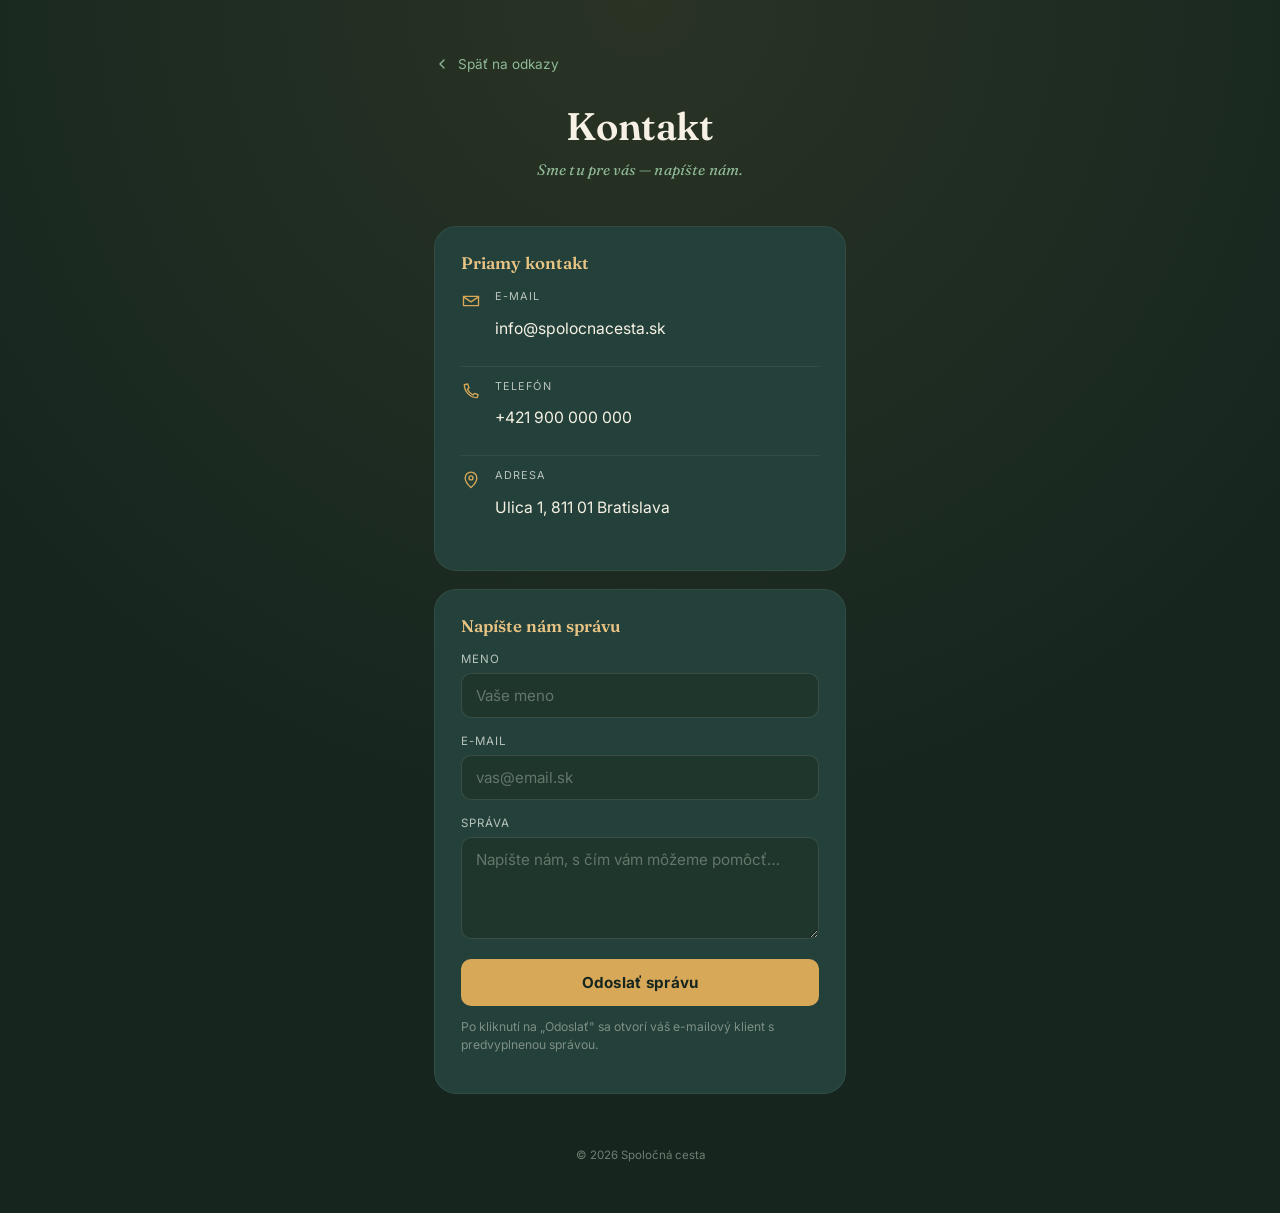
==== contact.html @ dd2eeaa2 "Add files via upload" ====
<!DOCTYPE html>
<html lang="sk">
<head>
<meta charset="UTF-8">
<meta name="viewport" content="width=device-width, initial-scale=1.0">
<title>Kontakt — Spoločná cesta</title>
<meta name="description" content="Napíšte nám alebo nás kontaktujte priamo.">

<link rel="preconnect" href="https://fonts.googleapis.com">
<link rel="preconnect" href="https://fonts.gstatic.com" crossorigin>
<link href="https://fonts.googleapis.com/css2?family=Fraunces:ital,opsz,wght@0,9..144,500;0,9..144,600;1,9..144,500&family=Inter:wght@400;500;600;700&display=swap" rel="stylesheet">

<link rel="stylesheet" href="style.css">
</head>
<body>

<main class="wrap">

  <a class="back-link" href="index.html">
    <svg viewBox="0 0 24 24" fill="none" stroke="currentColor" stroke-width="2" stroke-linecap="round" stroke-linejoin="round"><path d="M15 6l-6 6 6 6"/></svg>
    Späť na odkazy
  </a>

  <header class="brand" style="margin-bottom:32px;">
    <h1 class="brand-name">Kontakt</h1>
    <p class="brand-tagline">Sme tu pre vás — napíšte nám.</p>
  </header>

  <!-- ---- Priame kontaktné údaje ---- -->
  <section class="card">
    <h2 class="card-title">Priamy kontakt</h2>

    <div class="contact-row">
      <svg viewBox="0 0 24 24" fill="none" stroke="currentColor" stroke-width="1.6" stroke-linecap="round" stroke-linejoin="round"><path d="M3 6.5h18v11H3z"/><path d="M3 7l9 6 9-6"/></svg>
      <div>
        <p class="contact-label">E-mail</p>
        <p class="contact-value"><a href="mailto:info@spolocnacesta.sk">info@spolocnacesta.sk</a></p>
      </div>
    </div>

    <div class="contact-row">
      <svg viewBox="0 0 24 24" fill="none" stroke="currentColor" stroke-width="1.6" stroke-linecap="round" stroke-linejoin="round"><path d="M4 4.5c0 8.5 7 15.5 15.5 15.5l1-3.6-4.4-1.5-1.6 1.9a13 13 0 0 1-6.8-6.8l1.9-1.6L8.1 3.5z"/></svg>
      <div>
        <p class="contact-label">Telefón</p>
        <p class="contact-value"><a href="tel:+421900000000">+421 900 000 000</a></p>
      </div>
    </div>

    <div class="contact-row">
      <svg viewBox="0 0 24 24" fill="none" stroke="currentColor" stroke-width="1.6" stroke-linecap="round" stroke-linejoin="round"><path d="M12 21s7-6.1 7-11.5A7 7 0 1 0 5 9.5C5 14.9 12 21 12 21z"/><circle cx="12" cy="9.5" r="2.4"/></svg>
      <div>
        <p class="contact-label">Adresa</p>
        <p class="contact-value">Ulica 1, 811 01 Bratislava</p>
      </div>
    </div>
  </section>

  <!-- ---- Formulár ---- -->
  <section class="card">
    <h2 class="card-title">Napíšte nám správu</h2>

    <form id="contactForm" action="mailto:info@spolocnacesta.sk" method="POST" enctype="text/plain">
      <div class="field">
        <label for="name">Meno</label>
        <input id="name" name="Meno" type="text" placeholder="Vaše meno" required>
      </div>
      <div class="field">
        <label for="email">E-mail</label>
        <input id="email" name="Email" type="email" placeholder="vas@email.sk" required>
      </div>
      <div class="field">
        <label for="message">Správa</label>
        <textarea id="message" name="Sprava" rows="4" placeholder="Napíšte nám, s čím vám môžeme pomôcť…" required></textarea>
      </div>
      <button class="submit-btn" type="submit">Odoslať správu</button>
    </form>

    <p class="form-note">
      Po kliknutí na „Odoslať" sa otvorí váš e-mailový klient s predvyplnenou správou.
    </p>
  </section>

  <footer class="foot">
    <p class="foot-credit">© 2026 Spoločná cesta</p>
  </footer>

</main>

</body>
</html>
---- style.css ----
/* ==========================================================================
   Spoločná cesta — link & kontakt sayfaları
   Design concept: "the path" — a winding trail connecting every stop.
   ========================================================================== */

:root{
  --forest:        #16261F;
  --forest-soft:    #1F362C;
  --forest-card:    #24403A;
  --gold:           #D8A859;
  --gold-soft:      #E8C384;
  --sage:           #8FB996;
  --cream:          #F6F1E4;
  --clay:           #C1684B;
  --muted:          #B9C4BC;

  --font-display: 'Fraunces', Georgia, serif;
  --font-body:    'Inter', -apple-system, BlinkMacSystemFont, 'Segoe UI', sans-serif;

  --container: 460px;
  --radius-lg: 22px;
  --radius-md: 14px;
}

*,*::before,*::after{ box-sizing:border-box; }

html{ scroll-behavior:smooth; }

html{ background: var(--forest); }

body{
  margin:0;
  min-height:100svh;
  background-color: var(--forest);
  background-image: radial-gradient(circle at 50% 0%, rgba(216,168,89,0.10), rgba(216,168,89,0) 60%);
  color: var(--cream);
  font-family: var(--font-body);
  -webkit-font-smoothing: antialiased;
  text-rendering: optimizeLegibility;
}

a{ color:inherit; text-decoration:none; }

img,svg{ display:block; }

::selection{ background: var(--gold); color: var(--forest); }

:focus-visible{
  outline: 2px solid var(--gold-soft);
  outline-offset: 3px;
  border-radius: 8px;
}

.wrap{
  max-width: var(--container);
  margin: 0 auto;
  padding: 56px 24px 40px;
  position: relative;
}

/* ---------- Header / wordmark ---------- */

.brand{
  display:flex;
  flex-direction:column;
  align-items:center;
  text-align:center;
  margin-bottom: 44px;
}

.brand-mark{
  width:54px; height:54px;
  margin-bottom:18px;
}

.brand-name{
  font-family: var(--font-display);
  font-optical-sizing: auto;
  font-weight: 600;
  font-size: clamp(1.9rem, 7vw, 2.4rem);
  letter-spacing: -0.01em;
  color: var(--cream);
  margin:0;
}

.brand-tagline{
  margin-top:10px;
  font-size: 0.95rem;
  font-style: italic;
  font-family: var(--font-display);
  color: var(--sage);
  letter-spacing: 0.01em;
}

/* ---------- The path / trail of links ---------- */

.trail{
  position: relative;
  list-style: none;
  margin: 0;
  padding: 0 0 0 8px;
}

.trail::before{
  content:"";
  position:absolute;
  top: 26px;
  bottom: 26px;
  left: 27px;
  width: 2px;
  background: repeating-linear-gradient(
    to bottom,
    var(--gold) 0px, var(--gold) 6px,
    transparent 6px, transparent 14px
  );
  opacity: 0.55;
}

.stop{
  position: relative;
  display:flex;
  align-items:center;
  gap: 18px;
  margin-bottom: 14px;
}

.stop:last-child{ margin-bottom:0; }

.stop-marker{
  flex: 0 0 auto;
  position: relative;
  width: 56px; height: 56px;
  border-radius: 50%;
  display:flex; align-items:center; justify-content:center;
  background: var(--forest-soft);
  border: 1.5px solid rgba(216,168,89,0.35);
  z-index: 1;
}

.stop-marker svg{ width:24px; height:24px; }

.stop-link{
  flex: 1 1 auto;
  display:flex;
  align-items:center;
  justify-content:space-between;
  gap: 12px;
  padding: 16px 18px;
  background: var(--forest-card);
  border: 1px solid rgba(246,241,228,0.06);
  border-radius: var(--radius-md);
  transition: transform .18s ease, background .18s ease, border-color .18s ease;
}

.stop-link:hover,
.stop-link:focus-visible{
  transform: translateX(3px);
  background: #2A4940;
  border-color: rgba(216,168,89,0.4);
}

.stop-link:active{ transform: translateX(1px) scale(0.99); }

.stop-text{
  display:flex;
  flex-direction:column;
  gap: 2px;
  min-width:0;
}

.stop-eyebrow{
  font-size: 0.68rem;
  letter-spacing: 0.12em;
  text-transform: uppercase;
  color: var(--gold-soft);
  font-weight: 600;
}

.stop-title{
  font-size: 1.02rem;
  font-weight: 600;
  color: var(--cream);
}

.stop-arrow{
  flex: 0 0 auto;
  width: 18px; height:18px;
  color: var(--muted);
  transition: transform .18s ease, color .18s ease;
}

.stop-link:hover .stop-arrow{
  transform: translateX(3px);
  color: var(--gold);
}

/* ---------- Footer ---------- */

.foot{
  margin-top: 48px;
  display:flex;
  flex-direction:column;
  align-items:center;
  gap: 14px;
  text-align:center;
}

.foot-flag{ width:26px; height:26px; color: var(--clay); }

.foot-link{
  font-size:0.85rem;
  color: var(--sage);
  border-bottom: 1px solid rgba(143,185,150,0.4);
  padding-bottom:1px;
  transition: color .15s ease, border-color .15s ease;
}
.foot-link:hover{ color: var(--gold-soft); border-color: var(--gold-soft); }

.foot-credit{
  font-size:0.72rem;
  color: rgba(185,196,182,0.55);
  margin-top:6px;
}

/* ---------- Contact page ---------- */

.back-link{
  display:inline-flex;
  align-items:center;
  gap:8px;
  font-size:0.85rem;
  color: var(--sage);
  margin-bottom: 30px;
}
.back-link svg{ width:16px; height:16px; }
.back-link:hover{ color: var(--gold-soft); }

.card{
  background: var(--forest-card);
  border: 1px solid rgba(246,241,228,0.06);
  border-radius: var(--radius-lg);
  padding: 26px;
  margin-bottom: 18px;
}

.card-title{
  font-family: var(--font-display);
  font-size: 1.05rem;
  font-weight:600;
  margin: 0 0 16px;
  color: var(--gold-soft);
}

.contact-row{
  display:flex;
  align-items:flex-start;
  gap:14px;
  padding: 12px 0;
  border-top: 1px solid rgba(246,241,228,0.07);
}
.contact-row:first-of-type{ border-top:none; padding-top:0; }

.contact-row svg{
  width:20px; height:20px;
  flex:0 0 auto;
  color: var(--gold);
  margin-top: 2px;
}

.contact-label{
  font-size: 0.68rem;
  letter-spacing: 0.1em;
  text-transform: uppercase;
  color: var(--muted);
  margin: 0 0 3px;
}

.contact-value{
  font-size: 0.98rem;
  color: var(--cream);
  word-break: break-word;
}
.contact-value a:hover{ color: var(--gold-soft); }

.field{
  margin-bottom: 16px;
}

.field label{
  display:block;
  font-size: 0.72rem;
  letter-spacing: 0.08em;
  text-transform: uppercase;
  color: var(--muted);
  margin-bottom: 7px;
}

.field input,
.field textarea{
  width:100%;
  background: var(--forest-soft);
  border: 1px solid rgba(246,241,228,0.12);
  border-radius: 10px;
  padding: 12px 14px;
  font-family: var(--font-body);
  font-size: 0.95rem;
  color: var(--cream);
  resize: vertical;
  transition: border-color .15s ease;
}
.field input::placeholder,
.field textarea::placeholder{ color: rgba(185,196,182,0.45); }
.field input:focus,
.field textarea:focus{ outline:none; border-color: var(--gold); }

.submit-btn{
  width:100%;
  padding: 14px 18px;
  background: var(--gold);
  color: var(--forest);
  border:none;
  border-radius: 10px;
  font-family: var(--font-body);
  font-weight: 700;
  font-size: 0.95rem;
  letter-spacing: 0.01em;
  cursor:pointer;
  transition: background .15s ease, transform .15s ease;
}
.submit-btn:hover{ background: var(--gold-soft); }
.submit-btn:active{ transform: scale(0.99); }

.form-note{
  font-size: 0.76rem;
  color: rgba(185,196,182,0.6);
  margin-top: 12px;
  line-height:1.5;
}

/* ---------- Motion ---------- */

@media (prefers-reduced-motion: no-preference){
  .stop{
    opacity:0;
    animation: rise .55s ease forwards;
  }
  .stop:nth-child(1){ animation-delay: .05s; }
  .stop:nth-child(2){ animation-delay: .12s; }
  .stop:nth-child(3){ animation-delay: .19s; }
  .stop:nth-child(4){ animation-delay: .26s; }
  .stop:nth-child(5){ animation-delay: .33s; }
  .stop:nth-child(6){ animation-delay: .40s; }

  @keyframes rise{
    from{ opacity:0; transform: translateY(10px); }
    to{ opacity:1; transform: translateY(0); }
  }

  .brand{ animation: fadeIn .6s ease; }
  @keyframes fadeIn{ from{opacity:0} to{opacity:1} }
}

@media (prefers-reduced-motion: reduce){
  .stop-link, .stop-arrow, .submit-btn{ transition:none; }
}

@media (max-width: 360px){
  .stop-marker{ width:48px; height:48px; }
  .stop-marker svg{ width:20px; height:20px; }
  .wrap{ padding: 40px 18px 32px; }
}
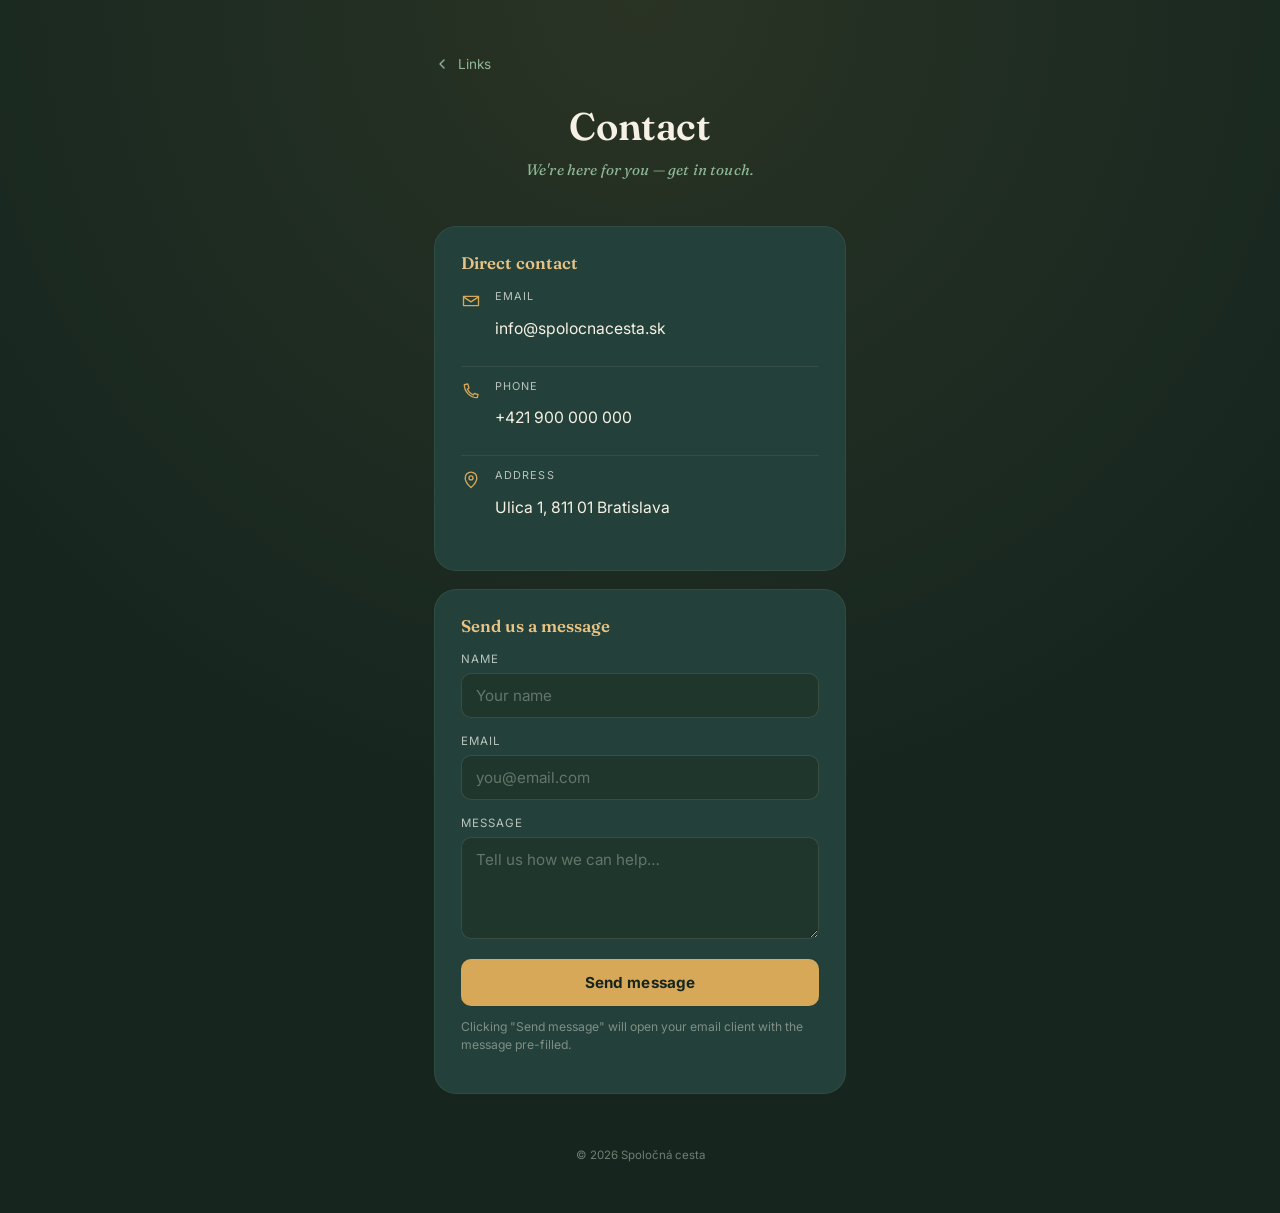
==== commit 9e52f329: "Update contact.html" ====
--- a/contact.html
+++ b/contact.html
@@ -1,10 +1,10 @@
 <!DOCTYPE html>
-<html lang="sk">
+<html lang="en">
 <head>
 <meta charset="UTF-8">
 <meta name="viewport" content="width=device-width, initial-scale=1.0">
-<title>Kontakt — Spoločná cesta</title>
-<meta name="description" content="Napíšte nám alebo nás kontaktujte priamo.">
+<title>Contact — Spoločná cesta</title>
+<meta name="description" content="Send us a message or get in touch directly.">
 
 <link rel="preconnect" href="https://fonts.googleapis.com">
 <link rel="preconnect" href="https://fonts.gstatic.com" crossorigin>
@@ -18,22 +18,22 @@
 
   <a class="back-link" href="index.html">
     <svg viewBox="0 0 24 24" fill="none" stroke="currentColor" stroke-width="2" stroke-linecap="round" stroke-linejoin="round"><path d="M15 6l-6 6 6 6"/></svg>
-    Späť na odkazy
+    Links
   </a>
 
   <header class="brand" style="margin-bottom:32px;">
-    <h1 class="brand-name">Kontakt</h1>
-    <p class="brand-tagline">Sme tu pre vás — napíšte nám.</p>
+    <h1 class="brand-name">Contact</h1>
+    <p class="brand-tagline">We're here for you — get in touch.</p>
   </header>
 
-  <!-- ---- Priame kontaktné údaje ---- -->
+  <!-- ---- Direct contact details ---- -->
   <section class="card">
-    <h2 class="card-title">Priamy kontakt</h2>
+    <h2 class="card-title">Direct contact</h2>
 
     <div class="contact-row">
       <svg viewBox="0 0 24 24" fill="none" stroke="currentColor" stroke-width="1.6" stroke-linecap="round" stroke-linejoin="round"><path d="M3 6.5h18v11H3z"/><path d="M3 7l9 6 9-6"/></svg>
       <div>
-        <p class="contact-label">E-mail</p>
+        <p class="contact-label">Email</p>
         <p class="contact-value"><a href="mailto:info@spolocnacesta.sk">info@spolocnacesta.sk</a></p>
       </div>
     </div>
@@ -41,7 +41,7 @@
     <div class="contact-row">
       <svg viewBox="0 0 24 24" fill="none" stroke="currentColor" stroke-width="1.6" stroke-linecap="round" stroke-linejoin="round"><path d="M4 4.5c0 8.5 7 15.5 15.5 15.5l1-3.6-4.4-1.5-1.6 1.9a13 13 0 0 1-6.8-6.8l1.9-1.6L8.1 3.5z"/></svg>
       <div>
-        <p class="contact-label">Telefón</p>
+        <p class="contact-label">Phone</p>
         <p class="contact-value"><a href="tel:+421900000000">+421 900 000 000</a></p>
       </div>
     </div>
@@ -49,34 +49,34 @@
     <div class="contact-row">
       <svg viewBox="0 0 24 24" fill="none" stroke="currentColor" stroke-width="1.6" stroke-linecap="round" stroke-linejoin="round"><path d="M12 21s7-6.1 7-11.5A7 7 0 1 0 5 9.5C5 14.9 12 21 12 21z"/><circle cx="12" cy="9.5" r="2.4"/></svg>
       <div>
-        <p class="contact-label">Adresa</p>
+        <p class="contact-label">Address</p>
         <p class="contact-value">Ulica 1, 811 01 Bratislava</p>
       </div>
     </div>
   </section>
 
-  <!-- ---- Formulár ---- -->
+  <!-- ---- Form ---- -->
   <section class="card">
-    <h2 class="card-title">Napíšte nám správu</h2>
+    <h2 class="card-title">Send us a message</h2>
 
     <form id="contactForm" action="mailto:info@spolocnacesta.sk" method="POST" enctype="text/plain">
       <div class="field">
-        <label for="name">Meno</label>
-        <input id="name" name="Meno" type="text" placeholder="Vaše meno" required>
+        <label for="name">Name</label>
+        <input id="name" name="Name" type="text" placeholder="Your name" required>
       </div>
       <div class="field">
-        <label for="email">E-mail</label>
-        <input id="email" name="Email" type="email" placeholder="vas@email.sk" required>
+        <label for="email">Email</label>
+        <input id="email" name="Email" type="email" placeholder="you@email.com" required>
       </div>
       <div class="field">
-        <label for="message">Správa</label>
-        <textarea id="message" name="Sprava" rows="4" placeholder="Napíšte nám, s čím vám môžeme pomôcť…" required></textarea>
+        <label for="message">Message</label>
+        <textarea id="message" name="Message" rows="4" placeholder="Tell us how we can help…" required></textarea>
       </div>
-      <button class="submit-btn" type="submit">Odoslať správu</button>
+      <button class="submit-btn" type="submit">Send message</button>
     </form>
 
     <p class="form-note">
-      Po kliknutí na „Odoslať" sa otvorí váš e-mailový klient s predvyplnenou správou.
+      Clicking "Send message" will open your email client with the message pre-filled.
     </p>
   </section>
 
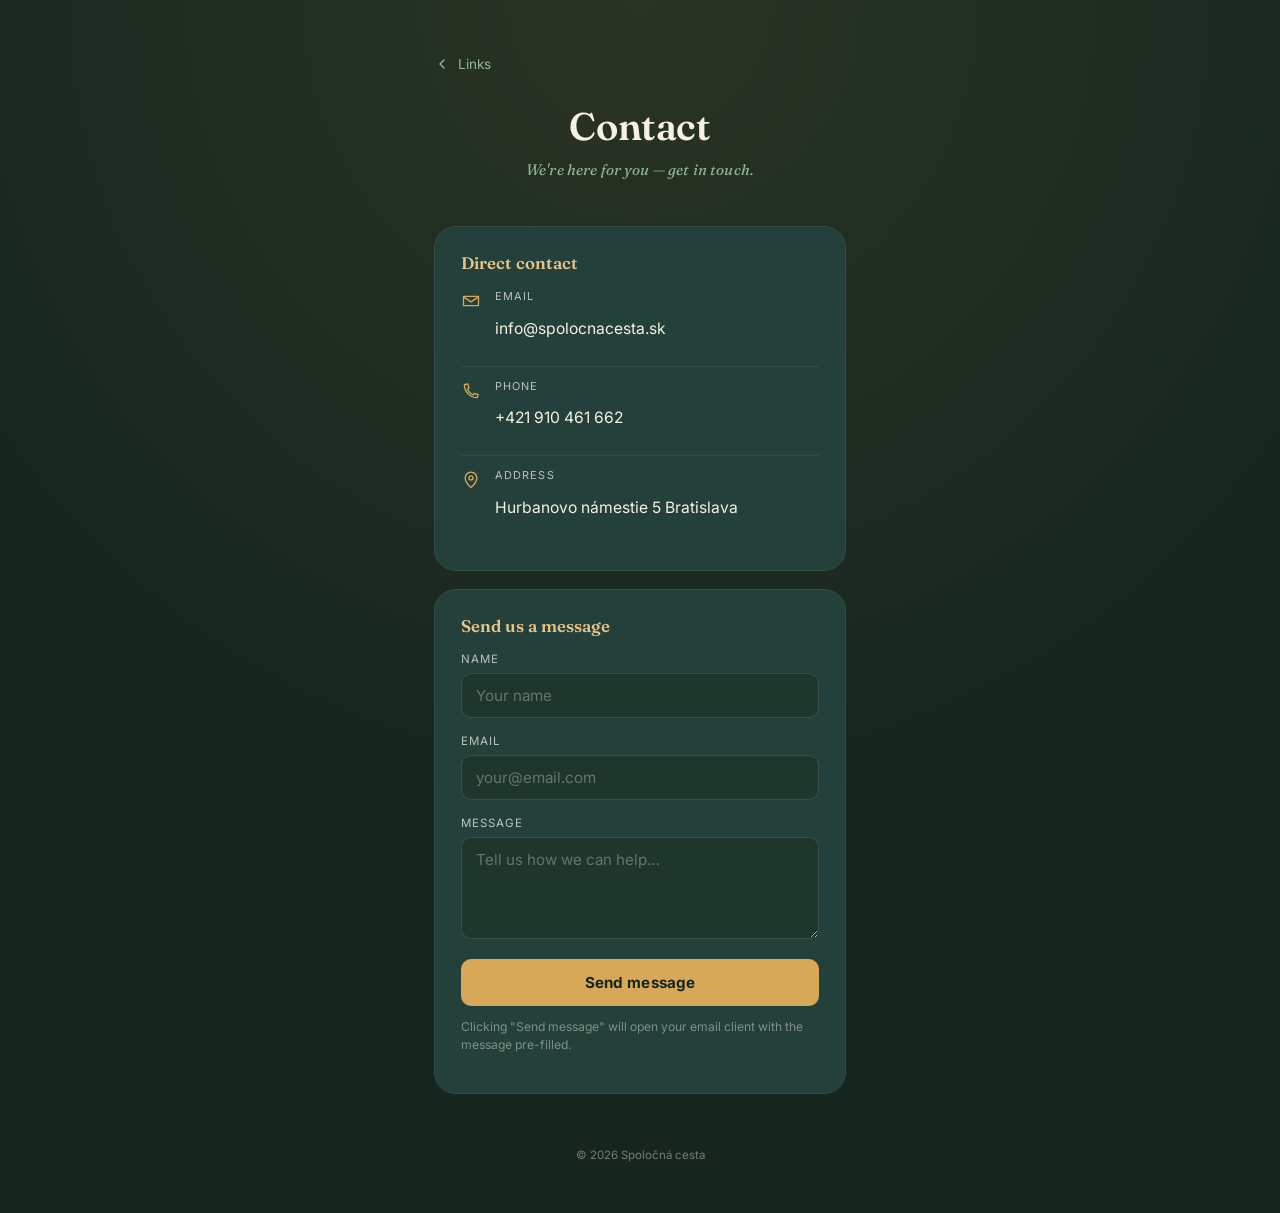
==== commit eae4a61b: "Update contact.html" ====
--- a/contact.html
+++ b/contact.html
@@ -42,7 +42,7 @@
       <svg viewBox="0 0 24 24" fill="none" stroke="currentColor" stroke-width="1.6" stroke-linecap="round" stroke-linejoin="round"><path d="M4 4.5c0 8.5 7 15.5 15.5 15.5l1-3.6-4.4-1.5-1.6 1.9a13 13 0 0 1-6.8-6.8l1.9-1.6L8.1 3.5z"/></svg>
       <div>
         <p class="contact-label">Phone</p>
-        <p class="contact-value"><a href="tel:+421900000000">+421 900 000 000</a></p>
+        <p class="contact-value"><a href="tel:+421910461662">+421 910 461 662</a></p>
       </div>
     </div>
 
@@ -50,7 +50,7 @@
       <svg viewBox="0 0 24 24" fill="none" stroke="currentColor" stroke-width="1.6" stroke-linecap="round" stroke-linejoin="round"><path d="M12 21s7-6.1 7-11.5A7 7 0 1 0 5 9.5C5 14.9 12 21 12 21z"/><circle cx="12" cy="9.5" r="2.4"/></svg>
       <div>
         <p class="contact-label">Address</p>
-        <p class="contact-value">Ulica 1, 811 01 Bratislava</p>
+        <p class="contact-value">Hurbanovo námestie 5 Bratislava</p>
       </div>
     </div>
   </section>
@@ -66,7 +66,7 @@
       </div>
       <div class="field">
         <label for="email">Email</label>
-        <input id="email" name="Email" type="email" placeholder="you@email.com" required>
+        <input id="email" name="Email" type="email" placeholder="your@email.com" required>
       </div>
       <div class="field">
         <label for="message">Message</label>
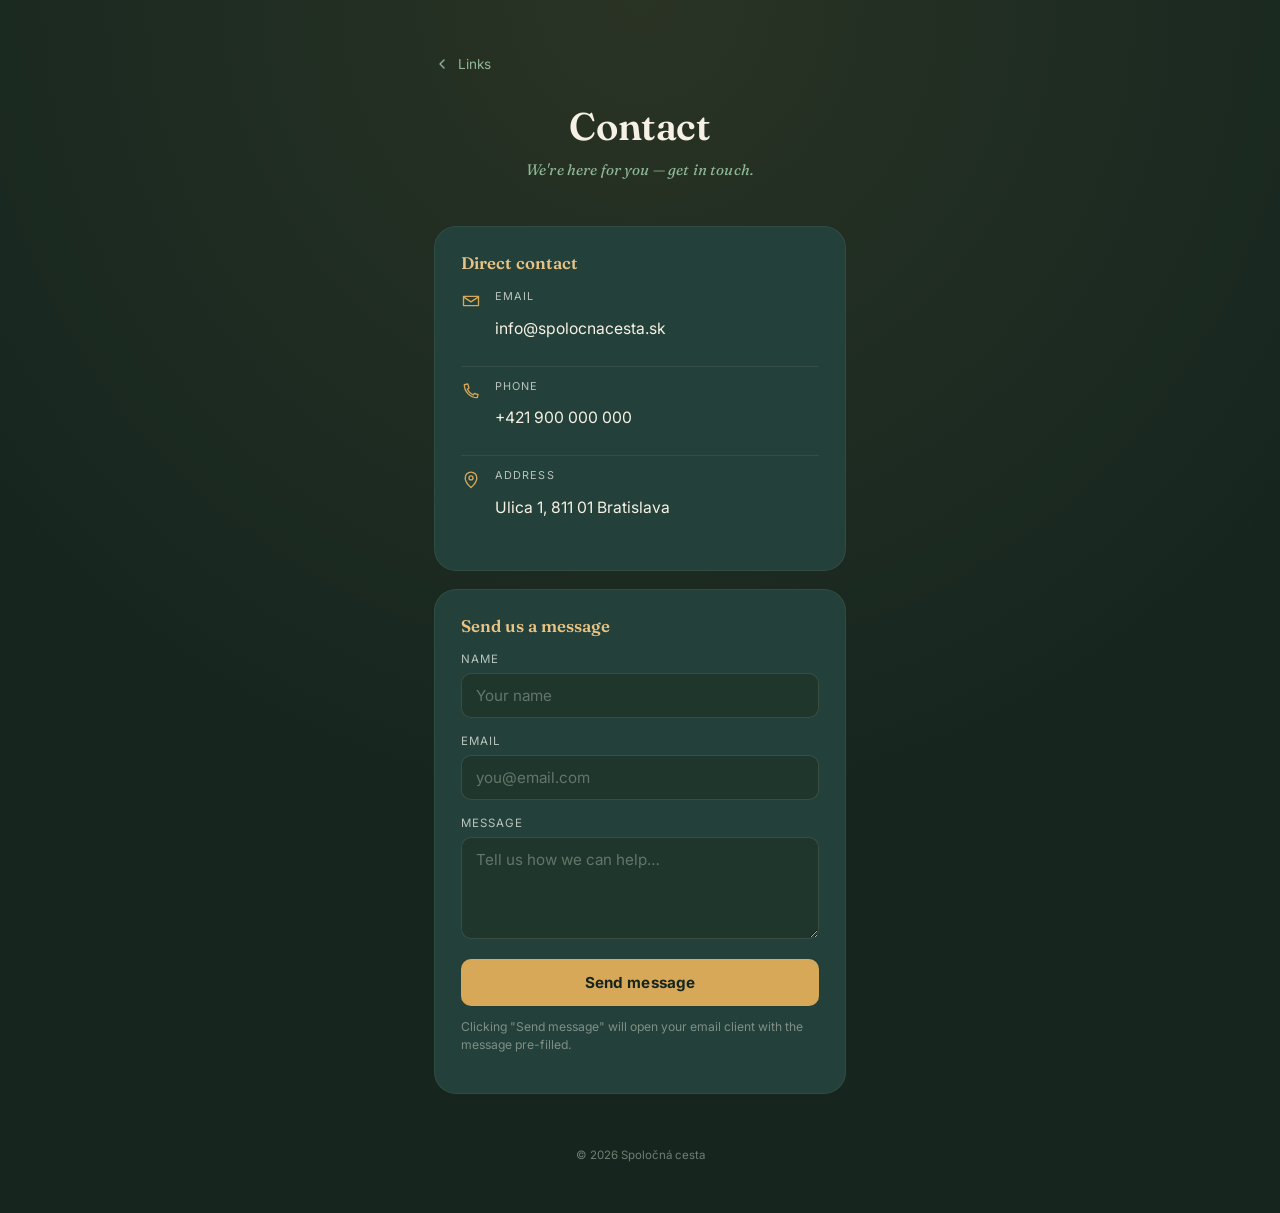
==== commit a1257785: "Update contact.html" ====
--- a/contact.html
+++ b/contact.html
@@ -11,6 +11,11 @@
 <link href="https://fonts.googleapis.com/css2?family=Fraunces:ital,opsz,wght@0,9..144,500;0,9..144,600;1,9..144,500&family=Inter:wght@400;500;600;700&display=swap" rel="stylesheet">
 
 <link rel="stylesheet" href="style.css">
+
+<link rel="icon" type="image/png" sizes="32x32" href="favicon-32x32.png">
+<link rel="icon" type="image/png" sizes="16x16" href="favicon-16x16.png">
+<link rel="apple-touch-icon" sizes="180x180" href="apple-touch-icon.png">
+<link rel="shortcut icon" href="favicon.ico">
 </head>
 <body>
 
@@ -42,7 +47,7 @@
       <svg viewBox="0 0 24 24" fill="none" stroke="currentColor" stroke-width="1.6" stroke-linecap="round" stroke-linejoin="round"><path d="M4 4.5c0 8.5 7 15.5 15.5 15.5l1-3.6-4.4-1.5-1.6 1.9a13 13 0 0 1-6.8-6.8l1.9-1.6L8.1 3.5z"/></svg>
       <div>
         <p class="contact-label">Phone</p>
-        <p class="contact-value"><a href="tel:+421910461662">+421 910 461 662</a></p>
+        <p class="contact-value"><a href="tel:+421900000000">+421 900 000 000</a></p>
       </div>
     </div>
 
@@ -50,7 +55,7 @@
       <svg viewBox="0 0 24 24" fill="none" stroke="currentColor" stroke-width="1.6" stroke-linecap="round" stroke-linejoin="round"><path d="M12 21s7-6.1 7-11.5A7 7 0 1 0 5 9.5C5 14.9 12 21 12 21z"/><circle cx="12" cy="9.5" r="2.4"/></svg>
       <div>
         <p class="contact-label">Address</p>
-        <p class="contact-value">Hurbanovo námestie 5 Bratislava</p>
+        <p class="contact-value">Ulica 1, 811 01 Bratislava</p>
       </div>
     </div>
   </section>
@@ -66,7 +71,7 @@
       </div>
       <div class="field">
         <label for="email">Email</label>
-        <input id="email" name="Email" type="email" placeholder="your@email.com" required>
+        <input id="email" name="Email" type="email" placeholder="you@email.com" required>
       </div>
       <div class="field">
         <label for="message">Message</label>
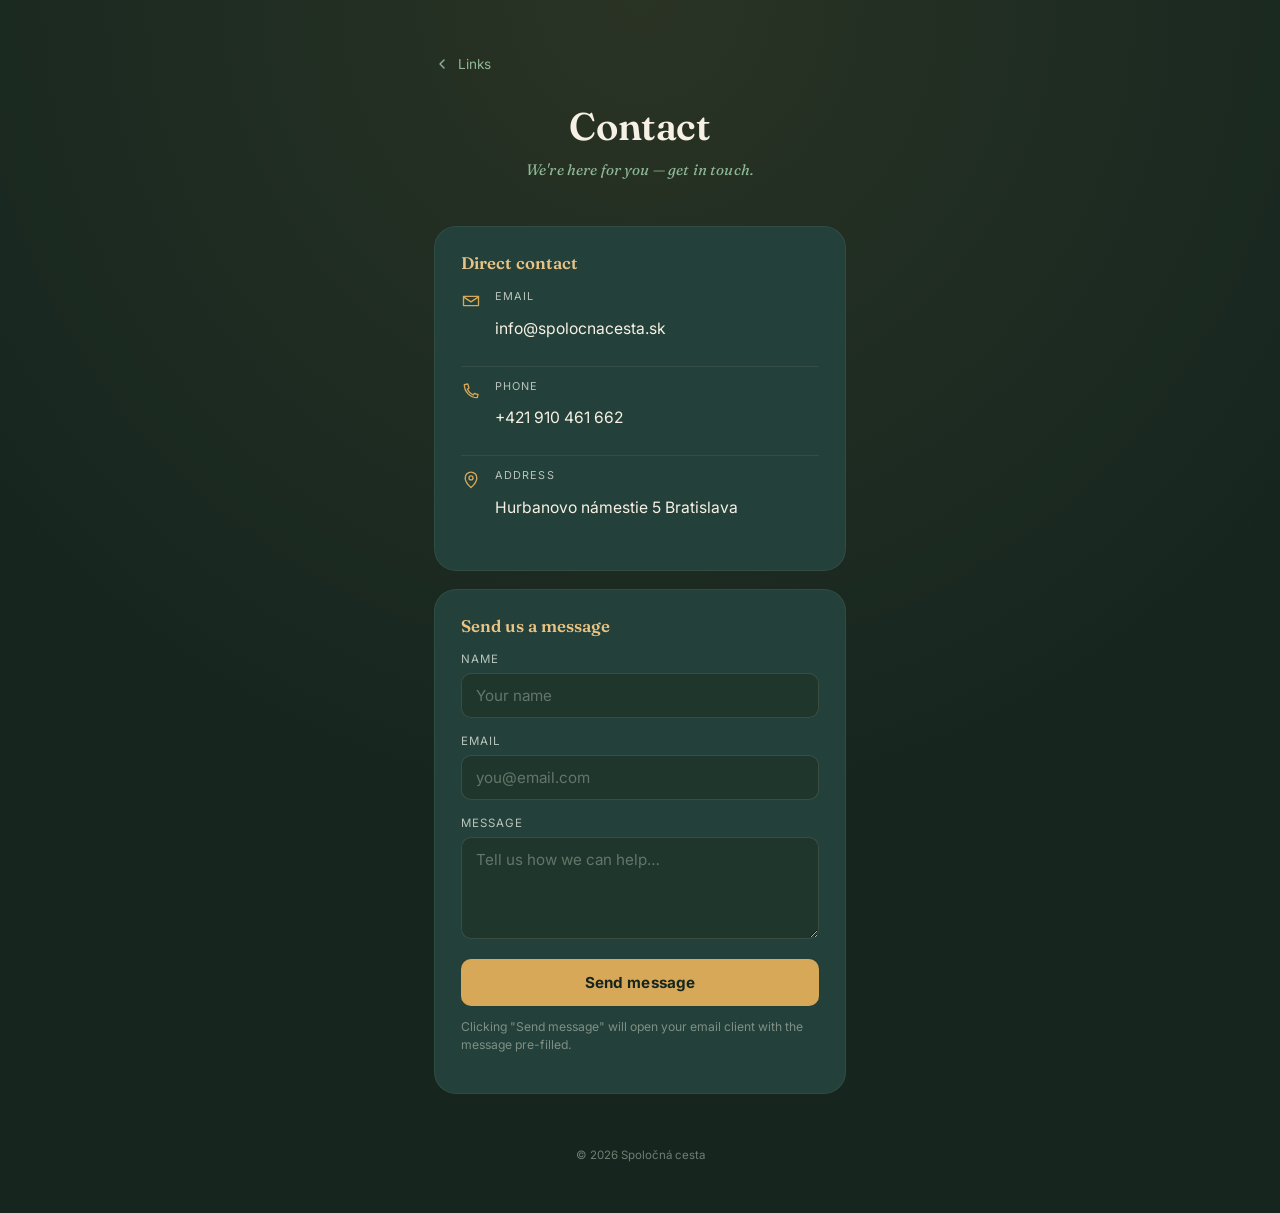
==== commit b7e66e72: "Update contact.html" ====
--- a/contact.html
+++ b/contact.html
@@ -47,7 +47,7 @@
       <svg viewBox="0 0 24 24" fill="none" stroke="currentColor" stroke-width="1.6" stroke-linecap="round" stroke-linejoin="round"><path d="M4 4.5c0 8.5 7 15.5 15.5 15.5l1-3.6-4.4-1.5-1.6 1.9a13 13 0 0 1-6.8-6.8l1.9-1.6L8.1 3.5z"/></svg>
       <div>
         <p class="contact-label">Phone</p>
-        <p class="contact-value"><a href="tel:+421900000000">+421 900 000 000</a></p>
+        <p class="contact-value"><a href="tel:+421910461662">+421 910 461 662</a></p>
       </div>
     </div>
 
@@ -55,7 +55,7 @@
       <svg viewBox="0 0 24 24" fill="none" stroke="currentColor" stroke-width="1.6" stroke-linecap="round" stroke-linejoin="round"><path d="M12 21s7-6.1 7-11.5A7 7 0 1 0 5 9.5C5 14.9 12 21 12 21z"/><circle cx="12" cy="9.5" r="2.4"/></svg>
       <div>
         <p class="contact-label">Address</p>
-        <p class="contact-value">Ulica 1, 811 01 Bratislava</p>
+        <p class="contact-value">Hurbanovo námestie 5 Bratislava</p>
       </div>
     </div>
   </section>
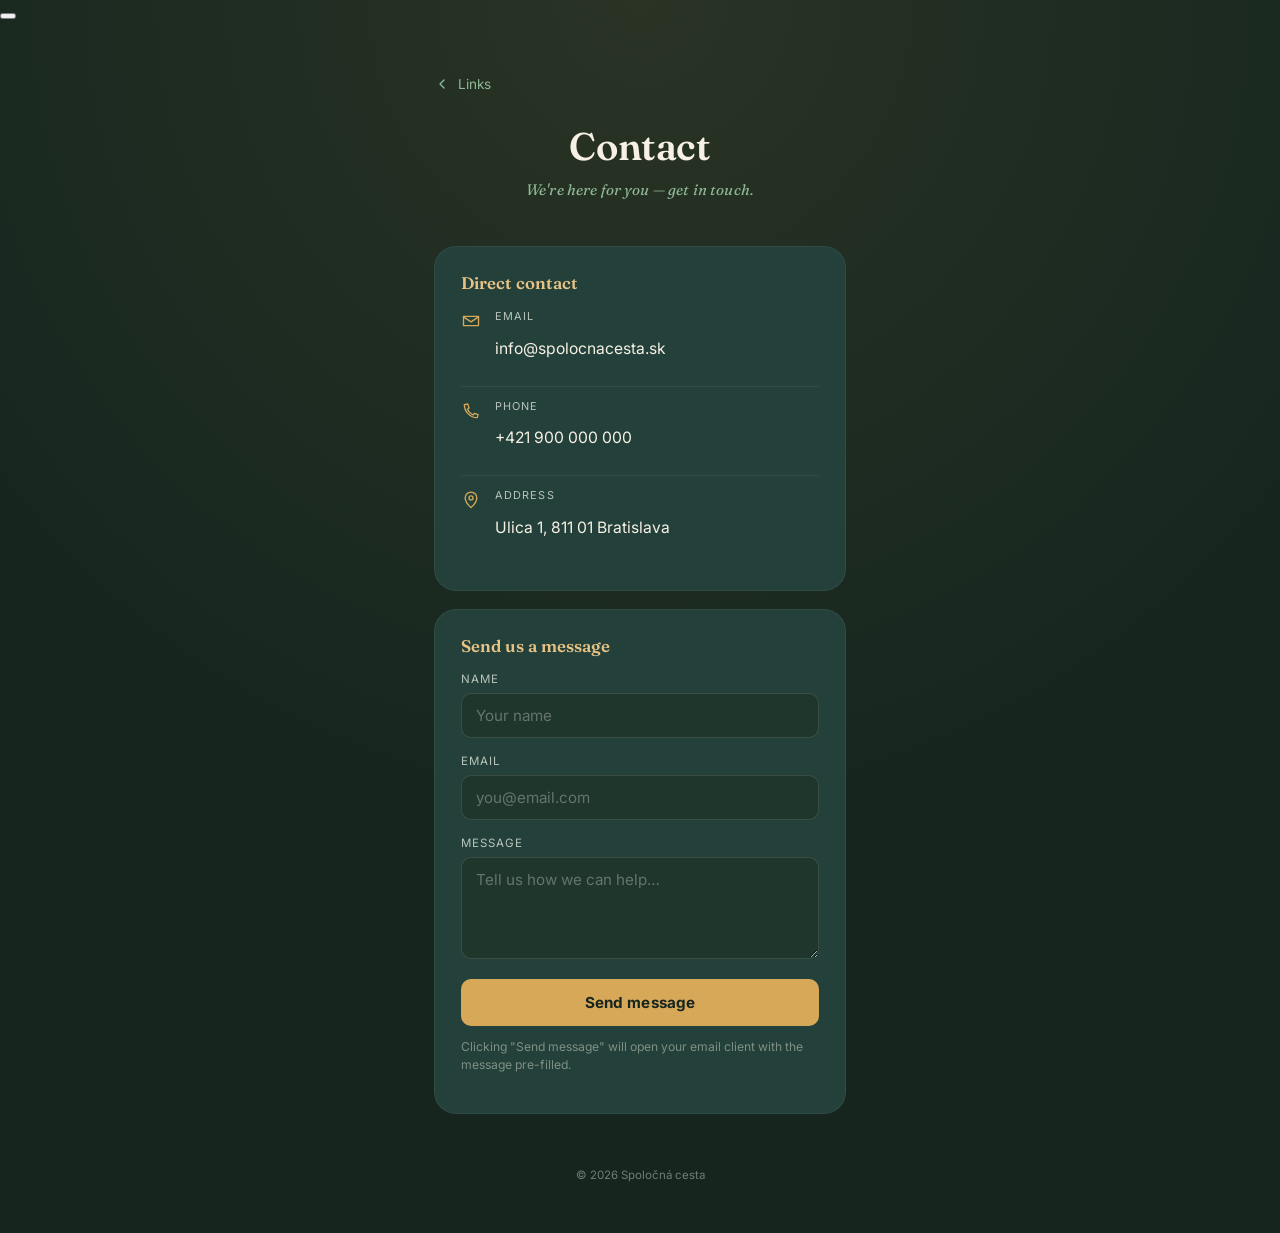
==== commit d7f79209: "Update contact.html" ====
--- a/contact.html
+++ b/contact.html
@@ -2,6 +2,14 @@
 <html lang="en">
 <head>
 <meta charset="UTF-8">
+<script>
+  (function(){
+    try{
+      var t = localStorage.getItem('sc-theme') || 'forest';
+      document.documentElement.setAttribute('data-theme', t);
+    }catch(e){}
+  })();
+</script>
 <meta name="viewport" content="width=device-width, initial-scale=1.0">
 <title>Contact — Spoločná cesta</title>
 <meta name="description" content="Send us a message or get in touch directly.">
@@ -18,6 +26,10 @@
 <link rel="shortcut icon" href="favicon.ico">
 </head>
 <body>
+
+<button class="theme-toggle" id="themeToggle" aria-label="Switch color theme" title="Switch color theme">
+  <span class="theme-toggle-dot"></span>
+</button>
 
 <main class="wrap">
 
@@ -47,7 +59,7 @@
       <svg viewBox="0 0 24 24" fill="none" stroke="currentColor" stroke-width="1.6" stroke-linecap="round" stroke-linejoin="round"><path d="M4 4.5c0 8.5 7 15.5 15.5 15.5l1-3.6-4.4-1.5-1.6 1.9a13 13 0 0 1-6.8-6.8l1.9-1.6L8.1 3.5z"/></svg>
       <div>
         <p class="contact-label">Phone</p>
-        <p class="contact-value"><a href="tel:+421910461662">+421 910 461 662</a></p>
+        <p class="contact-value"><a href="tel:+421900000000">+421 900 000 000</a></p>
       </div>
     </div>
 
@@ -55,7 +67,7 @@
       <svg viewBox="0 0 24 24" fill="none" stroke="currentColor" stroke-width="1.6" stroke-linecap="round" stroke-linejoin="round"><path d="M12 21s7-6.1 7-11.5A7 7 0 1 0 5 9.5C5 14.9 12 21 12 21z"/><circle cx="12" cy="9.5" r="2.4"/></svg>
       <div>
         <p class="contact-label">Address</p>
-        <p class="contact-value">Hurbanovo námestie 5 Bratislava</p>
+        <p class="contact-value">Ulica 1, 811 01 Bratislava</p>
       </div>
     </div>
   </section>
@@ -91,5 +103,14 @@
 
 </main>
 
+<script>
+  document.getElementById('themeToggle').addEventListener('click', function(){
+    var current = document.documentElement.getAttribute('data-theme') || 'forest';
+    var next = current === 'forest' ? 'logo' : 'forest';
+    document.documentElement.setAttribute('data-theme', next);
+    try{ localStorage.setItem('sc-theme', next); }catch(e){}
+  });
+</script>
+
 </body>
 </html>
--- a/style.css
+++ b/style.css
@@ -71,6 +71,9 @@
 .brand-mark{
   width:54px; height:54px;
   margin-bottom:18px;
+  border-radius: 50%;
+  object-fit: cover;
+
 }
 
 .brand-name{
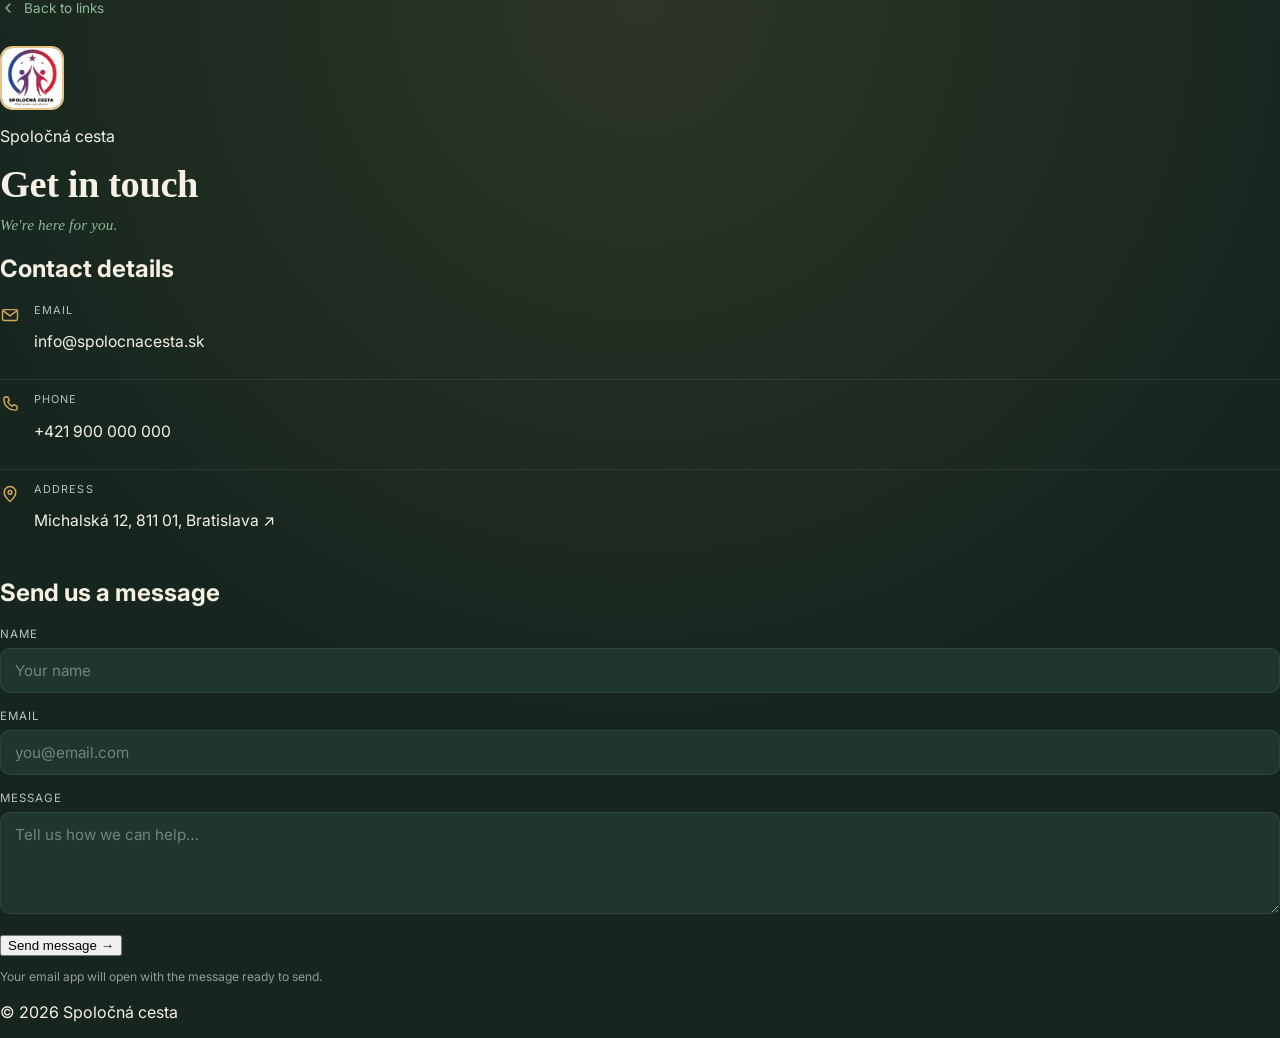
==== commit 3b77f4d1: "Refresh Spolocna cesta design and contact links" ====
--- a/contact.html
+++ b/contact.html
@@ -1,116 +1,96 @@
 <!DOCTYPE html>
 <html lang="en">
 <head>
-<meta charset="UTF-8">
-<script>
-  (function(){
-    try{
-      var t = localStorage.getItem('sc-theme') || 'forest';
-      document.documentElement.setAttribute('data-theme', t);
-    }catch(e){}
-  })();
-</script>
-<meta name="viewport" content="width=device-width, initial-scale=1.0">
-<title>Contact — Spoločná cesta</title>
-<meta name="description" content="Send us a message or get in touch directly.">
+  <meta charset="UTF-8">
+  <meta name="viewport" content="width=device-width, initial-scale=1.0">
+  <title>Contact — Spoločná cesta</title>
+  <meta name="description" content="Contact Spoločná cesta by email, phone, or at our Bratislava address.">
+  <meta name="theme-color" content="#f7f8fc">
 
-<link rel="preconnect" href="https://fonts.googleapis.com">
-<link rel="preconnect" href="https://fonts.gstatic.com" crossorigin>
-<link href="https://fonts.googleapis.com/css2?family=Fraunces:ital,opsz,wght@0,9..144,500;0,9..144,600;1,9..144,500&family=Inter:wght@400;500;600;700&display=swap" rel="stylesheet">
+  <link rel="preconnect" href="https://fonts.googleapis.com">
+  <link rel="preconnect" href="https://fonts.gstatic.com" crossorigin>
+  <link href="https://fonts.googleapis.com/css2?family=Inter:wght@400;500;600;700;800&display=swap" rel="stylesheet">
+  <link rel="stylesheet" href="style.css">
+  <link rel="icon" href="favicon.ico">
+  <link rel="apple-touch-icon" sizes="180x180" href="apple-touch-icon.png">
+</head>
+<body class="page-contact">
+  <main class="page-wrap page-wrap--contact">
+    <a class="back-link" href="index.html">
+      <svg viewBox="0 0 24 24" fill="none" stroke="currentColor" stroke-width="2" stroke-linecap="round" stroke-linejoin="round" aria-hidden="true"><path d="m15 6-6 6 6 6"/></svg>
+      Back to links
+    </a>
 
-<link rel="stylesheet" href="style.css">
+    <header class="contact-intro">
+      <div class="brand-mark-frame brand-mark-frame--small">
+        <img class="brand-mark" src="logor.png" alt="Spoločná cesta logo" width="80" height="65">
+      </div>
+      <p class="brand-eyebrow">Spoločná cesta</p>
+      <h1 class="brand-name">Get in touch</h1>
+      <p class="brand-tagline">We're here for you.</p>
+    </header>
 
-<link rel="icon" type="image/png" sizes="32x32" href="favicon-32x32.png">
-<link rel="icon" type="image/png" sizes="16x16" href="favicon-16x16.png">
-<link rel="apple-touch-icon" sizes="180x180" href="apple-touch-icon.png">
-<link rel="shortcut icon" href="favicon.ico">
-</head>
-<body>
+    <section class="surface-card" aria-labelledby="contact-details-heading">
+      <h2 class="card-heading" id="contact-details-heading">Contact details</h2>
 
-<button class="theme-toggle" id="themeToggle" aria-label="Switch color theme" title="Switch color theme">
-  <span class="theme-toggle-dot"></span>
-</button>
+      <div class="contact-row">
+        <span class="contact-icon" aria-hidden="true">
+          <svg viewBox="0 0 24 24" fill="none" stroke="currentColor" stroke-width="1.7" stroke-linecap="round" stroke-linejoin="round"><rect x="3" y="5.5" width="18" height="13" rx="2"/><path d="m4 7 8 6 8-6"/></svg>
+        </span>
+        <div>
+          <p class="contact-label">Email</p>
+          <p class="contact-value"><a href="mailto:info@spolocnacesta.sk">info@spolocnacesta.sk</a></p>
+        </div>
+      </div>
 
-<main class="wrap">
+      <div class="contact-row">
+        <span class="contact-icon" aria-hidden="true">
+          <svg viewBox="0 0 24 24" fill="none" stroke="currentColor" stroke-width="1.7" stroke-linecap="round" stroke-linejoin="round"><path d="M6.5 3.5h3l1.7 4.2-2 1.6a15.5 15.5 0 0 0 5.5 5.5l1.6-2 4.2 1.7v3c0 1-.8 1.8-1.8 1.8C10.3 19.3 4.7 13.7 4.7 6.3c0-1.5.8-2.8 1.8-2.8z"/></svg>
+        </span>
+        <div>
+          <p class="contact-label">Phone</p>
+          <p class="contact-value"><a href="tel:+421900000000">+421 900 000 000</a></p>
+        </div>
+      </div>
 
-  <a class="back-link" href="index.html">
-    <svg viewBox="0 0 24 24" fill="none" stroke="currentColor" stroke-width="2" stroke-linecap="round" stroke-linejoin="round"><path d="M15 6l-6 6 6 6"/></svg>
-    Links
-  </a>
+      <div class="contact-row">
+        <span class="contact-icon" aria-hidden="true">
+          <svg viewBox="0 0 24 24" fill="none" stroke="currentColor" stroke-width="1.7" stroke-linecap="round" stroke-linejoin="round"><path d="M19 10c0 5-7 11-7 11S5 15 5 10a7 7 0 1 1 14 0z"/><circle cx="12" cy="10" r="2.3"/></svg>
+        </span>
+        <div>
+          <p class="contact-label">Address</p>
+          <p class="contact-value">
+            <a href="https://maps.google.com/?q=Michalska%2012%2C%20811%2001%2C%20Bratislava" target="_blank" rel="noopener noreferrer">
+              Michalská 12, 811 01, Bratislava <span class="external-arrow" aria-hidden="true">↗</span>
+            </a>
+          </p>
+        </div>
+      </div>
+    </section>
 
-  <header class="brand" style="margin-bottom:32px;">
-    <h1 class="brand-name">Contact</h1>
-    <p class="brand-tagline">We're here for you — get in touch.</p>
-  </header>
+    <section class="surface-card" aria-labelledby="message-heading">
+      <h2 class="card-heading" id="message-heading">Send us a message</h2>
+      <form id="contactForm" action="mailto:info@spolocnacesta.sk" method="POST" enctype="text/plain">
+        <div class="field">
+          <label for="name">Name</label>
+          <input id="name" name="Name" type="text" placeholder="Your name" autocomplete="name" required>
+        </div>
+        <div class="field">
+          <label for="email">Email</label>
+          <input id="email" name="Email" type="email" placeholder="you@email.com" autocomplete="email" required>
+        </div>
+        <div class="field">
+          <label for="message">Message</label>
+          <textarea id="message" name="Message" rows="4" placeholder="Tell us how we can help…" required></textarea>
+        </div>
+        <button class="submit-button" type="submit">Send message <span aria-hidden="true">→</span></button>
+      </form>
+      <p class="form-note">Your email app will open with the message ready to send.</p>
+    </section>
 
-  <!-- ---- Direct contact details ---- -->
-  <section class="card">
-    <h2 class="card-title">Direct contact</h2>
-
-    <div class="contact-row">
-      <svg viewBox="0 0 24 24" fill="none" stroke="currentColor" stroke-width="1.6" stroke-linecap="round" stroke-linejoin="round"><path d="M3 6.5h18v11H3z"/><path d="M3 7l9 6 9-6"/></svg>
-      <div>
-        <p class="contact-label">Email</p>
-        <p class="contact-value"><a href="mailto:info@spolocnacesta.sk">info@spolocnacesta.sk</a></p>
-      </div>
-    </div>
-
-    <div class="contact-row">
-      <svg viewBox="0 0 24 24" fill="none" stroke="currentColor" stroke-width="1.6" stroke-linecap="round" stroke-linejoin="round"><path d="M4 4.5c0 8.5 7 15.5 15.5 15.5l1-3.6-4.4-1.5-1.6 1.9a13 13 0 0 1-6.8-6.8l1.9-1.6L8.1 3.5z"/></svg>
-      <div>
-        <p class="contact-label">Phone</p>
-        <p class="contact-value"><a href="tel:+421900000000">+421 900 000 000</a></p>
-      </div>
-    </div>
-
-    <div class="contact-row">
-      <svg viewBox="0 0 24 24" fill="none" stroke="currentColor" stroke-width="1.6" stroke-linecap="round" stroke-linejoin="round"><path d="M12 21s7-6.1 7-11.5A7 7 0 1 0 5 9.5C5 14.9 12 21 12 21z"/><circle cx="12" cy="9.5" r="2.4"/></svg>
-      <div>
-        <p class="contact-label">Address</p>
-        <p class="contact-value">Ulica 1, 811 01 Bratislava</p>
-      </div>
-    </div>
-  </section>
-
-  <!-- ---- Form ---- -->
-  <section class="card">
-    <h2 class="card-title">Send us a message</h2>
-
-    <form id="contactForm" action="mailto:info@spolocnacesta.sk" method="POST" enctype="text/plain">
-      <div class="field">
-        <label for="name">Name</label>
-        <input id="name" name="Name" type="text" placeholder="Your name" required>
-      </div>
-      <div class="field">
-        <label for="email">Email</label>
-        <input id="email" name="Email" type="email" placeholder="you@email.com" required>
-      </div>
-      <div class="field">
-        <label for="message">Message</label>
-        <textarea id="message" name="Message" rows="4" placeholder="Tell us how we can help…" required></textarea>
-      </div>
-      <button class="submit-btn" type="submit">Send message</button>
-    </form>
-
-    <p class="form-note">
-      Clicking "Send message" will open your email client with the message pre-filled.
-    </p>
-  </section>
-
-  <footer class="foot">
-    <p class="foot-credit">© 2026 Spoločná cesta</p>
-  </footer>
-
-</main>
-
-<script>
-  document.getElementById('themeToggle').addEventListener('click', function(){
-    var current = document.documentElement.getAttribute('data-theme') || 'forest';
-    var next = current === 'forest' ? 'logo' : 'forest';
-    document.documentElement.setAttribute('data-theme', next);
-    try{ localStorage.setItem('sc-theme', next); }catch(e){}
-  });
-</script>
-
+    <footer class="site-footer site-footer--contact">
+      <p class="copyright">© 2026 Spoločná cesta</p>
+    </footer>
+  </main>
 </body>
 </html>
--- a/style.css
+++ b/style.css
@@ -1,19 +1,65 @@
 /* ==========================================================================
    Spoločná cesta — link & kontakt sayfaları
    Design concept: "the path" — a winding trail connecting every stop.
+   Theme system: data-theme="forest" (default/original) or "logo" (palette
+   matched to the official logo: Steel Azure / Tomato Jam / Snow / White /
+   Dusty Lavender). Toggle button + localStorage in the HTML files.
    ========================================================================== */
 
+:root,
+:root[data-theme="forest"]{
+  --bg:            #16261F;
+  --bg-soft:       #1F362C;
+  --bg-card:       #24403A;
+  --bg-card-hover: #2A4940;
+  --input-bg:      #1F362C;
+
+  --text:          #F6F1E4;
+  --text-muted:    #B9C4BC;
+
+  --accent:        #D8A859;   /* gold   */
+  --accent-soft:   #E8C384;
+  --accent-2:      #8FB996;   /* sage   */
+  --accent-rgb:    216,168,89;
+  --accent2-rgb:   143,185,150;
+
+  --line-start:    #D8A859;
+  --line-end:      #D8A859;
+
+  --card-border:       rgba(246,241,228,0.06);
+  --card-border-hover: rgba(216,168,89,0.4);
+  --hairline:          rgba(246,241,228,0.08);
+
+  --clay:          #C1684B;
+}
+
+:root[data-theme="logo"]{
+  --bg:            #FCFAFB;   /* Snow   */
+  --bg-soft:       #F2EFF6;
+  --bg-card:       #FFFFFF;
+  --bg-card-hover: #F4F1FA;
+  --input-bg:      #F6F4F9;
+
+  --text:          #23222B;
+  --text-muted:    #706B84;   /* Dusty Lavender */
+
+  --accent:        #224995;   /* Steel Azure */
+  --accent-soft:   #3E63B0;
+  --accent-2:      #DA2030;   /* Tomato Jam  */
+  --accent-rgb:    34,73,149;
+  --accent2-rgb:   218,32,48;
+
+  --line-start:    #224995;
+  --line-end:      #DA2030;
+
+  --card-border:       rgba(34,41,69,0.10);
+  --card-border-hover: rgba(34,73,149,0.35);
+  --hairline:          rgba(34,41,69,0.10);
+
+  --clay:          #DA2030;
+}
+
 :root{
-  --forest:        #16261F;
-  --forest-soft:    #1F362C;
-  --forest-card:    #24403A;
-  --gold:           #D8A859;
-  --gold-soft:      #E8C384;
-  --sage:           #8FB996;
-  --cream:          #F6F1E4;
-  --clay:           #C1684B;
-  --muted:          #B9C4BC;
-
   --font-display: 'Fraunces', Georgia, serif;
   --font-body:    'Inter', -apple-system, BlinkMacSystemFont, 'Segoe UI', sans-serif;
 
@@ -24,29 +70,32 @@
 
 *,*::before,*::after{ box-sizing:border-box; }
 
-html{ scroll-behavior:smooth; }
-
-html{ background: var(--forest); }
+html{
+  scroll-behavior:smooth;
+  background: var(--bg);
+}
 
 body{
   margin:0;
   min-height:100svh;
-  background-color: var(--forest);
-  background-image: radial-gradient(circle at 50% 0%, rgba(216,168,89,0.10), rgba(216,168,89,0) 60%);
-  color: var(--cream);
+  background-color: var(--bg);
+  background-image: radial-gradient(circle at 50% 0%, rgba(var(--accent-rgb),0.12), rgba(var(--accent-rgb),0) 60%);
+  color: var(--text);
   font-family: var(--font-body);
   -webkit-font-smoothing: antialiased;
   text-rendering: optimizeLegibility;
+  transition: background-color .35s ease, color .35s ease;
+  position: relative;
 }
 
 a{ color:inherit; text-decoration:none; }
 
 img,svg{ display:block; }
 
-::selection{ background: var(--gold); color: var(--forest); }
+::selection{ background: var(--accent); color: var(--bg); }
 
 :focus-visible{
-  outline: 2px solid var(--gold-soft);
+  outline: 2px solid var(--accent-soft);
   outline-offset: 3px;
   border-radius: 8px;
 }
@@ -56,6 +105,30 @@
   margin: 0 auto;
   padding: 56px 24px 40px;
   position: relative;
+}
+
+/* ---------- Theme toggle button ---------- */
+
+.theme-toggle{
+  position: fixed;
+  top: 16px; right: 16px;
+  z-index: 50;
+  width: 42px; height:42px;
+  border-radius:50%;
+  border: 1.5px solid var(--card-border-hover);
+  background: var(--bg-card);
+  cursor:pointer;
+  display:flex;align-items:center;justify-content:center;
+  transition: transform .2s ease, background .35s ease, border-color .35s ease;
+  padding:0;
+  box-shadow: 0 2px 10px rgba(0,0,0,0.18);
+}
+.theme-toggle:hover{ transform: scale(1.08); }
+.theme-toggle:active{ transform: scale(0.96); }
+.theme-toggle-dot{
+  width:17px;height:17px;border-radius:50%;
+  background: linear-gradient(135deg, var(--accent), var(--accent-2));
+  transition: background .35s ease;
 }
 
 /* ---------- Header / wordmark ---------- */
@@ -66,14 +139,15 @@
   align-items:center;
   text-align:center;
   margin-bottom: 44px;
-}
-
-.brand-mark{
-  width:54px; height:54px;
-  margin-bottom:18px;
-  border-radius: 50%;
+  position: relative;
+}
+
+.brand-mark {
+  width: 64px;
+  height: 64px;
+  border-radius: 20%;
   object-fit: cover;
-
+  border: 2px solid #E8C384;
 }
 
 .brand-name{
@@ -82,8 +156,19 @@
   font-weight: 600;
   font-size: clamp(1.9rem, 7vw, 2.4rem);
   letter-spacing: -0.01em;
-  color: var(--cream);
+  color: var(--text);
   margin:0;
+}
+
+.brand-name.shimmer{
+  background: linear-gradient(100deg,
+    var(--text) 0%, var(--accent) 22%, var(--accent-2) 45%,
+    var(--accent) 68%, var(--text) 100%);
+  background-size: 230% auto;
+  background-position: 0% center;
+  -webkit-background-clip: text;
+  background-clip: text;
+  color: transparent;
 }
 
 .brand-tagline{
@@ -91,7 +176,7 @@
   font-size: 0.95rem;
   font-style: italic;
   font-family: var(--font-display);
-  color: var(--sage);
+  color: var(--accent-2);
   letter-spacing: 0.01em;
 }
 
@@ -110,13 +195,11 @@
   top: 26px;
   bottom: 26px;
   left: 27px;
-  width: 2px;
-  background: repeating-linear-gradient(
-    to bottom,
-    var(--gold) 0px, var(--gold) 6px,
-    transparent 6px, transparent 14px
-  );
-  opacity: 0.55;
+  width: 3px;
+  background-image: linear-gradient(to bottom, var(--line-start), var(--line-end));
+  -webkit-mask-image: repeating-linear-gradient(to bottom, #000 0px, #000 6px, transparent 6px, transparent 14px);
+          mask-image: repeating-linear-gradient(to bottom, #000 0px, #000 6px, transparent 6px, transparent 14px);
+  opacity: 0.6;
 }
 
 .stop{
@@ -135,9 +218,11 @@
   width: 56px; height: 56px;
   border-radius: 50%;
   display:flex; align-items:center; justify-content:center;
-  background: var(--forest-soft);
-  border: 1.5px solid rgba(216,168,89,0.35);
+  background: var(--bg-soft);
+  border: 1.5px solid rgba(var(--accent-rgb),0.35);
+  color: var(--accent-soft);
   z-index: 1;
+  transition: background .35s ease, border-color .35s ease;
 }
 
 .stop-marker svg{ width:24px; height:24px; }
@@ -149,17 +234,17 @@
   justify-content:space-between;
   gap: 12px;
   padding: 16px 18px;
-  background: var(--forest-card);
-  border: 1px solid rgba(246,241,228,0.06);
+  background: var(--bg-card);
+  border: 1px solid var(--card-border);
   border-radius: var(--radius-md);
-  transition: transform .18s ease, background .18s ease, border-color .18s ease;
+  transition: transform .18s ease, background .25s ease, border-color .25s ease;
 }
 
 .stop-link:hover,
 .stop-link:focus-visible{
   transform: translateX(3px);
-  background: #2A4940;
-  border-color: rgba(216,168,89,0.4);
+  background: var(--bg-card-hover);
+  border-color: var(--card-border-hover);
 }
 
 .stop-link:active{ transform: translateX(1px) scale(0.99); }
@@ -175,26 +260,26 @@
   font-size: 0.68rem;
   letter-spacing: 0.12em;
   text-transform: uppercase;
-  color: var(--gold-soft);
+  color: var(--accent-soft);
   font-weight: 600;
 }
 
 .stop-title{
   font-size: 1.02rem;
   font-weight: 600;
-  color: var(--cream);
+  color: var(--text);
 }
 
 .stop-arrow{
   flex: 0 0 auto;
   width: 18px; height:18px;
-  color: var(--muted);
+  color: var(--text-muted);
   transition: transform .18s ease, color .18s ease;
 }
 
 .stop-link:hover .stop-arrow{
   transform: translateX(3px);
-  color: var(--gold);
+  color: var(--accent);
 }
 
 /* ---------- Footer ---------- */
@@ -212,16 +297,16 @@
 
 .foot-link{
   font-size:0.85rem;
-  color: var(--sage);
-  border-bottom: 1px solid rgba(143,185,150,0.4);
+  color: var(--accent-2);
+  border-bottom: 1px solid color-mix(in srgb, var(--accent-2) 45%, transparent);
   padding-bottom:1px;
   transition: color .15s ease, border-color .15s ease;
 }
-.foot-link:hover{ color: var(--gold-soft); border-color: var(--gold-soft); }
+.foot-link:hover{ color: var(--accent-soft); border-color: var(--accent-soft); }
 
 .foot-credit{
   font-size:0.72rem;
-  color: rgba(185,196,182,0.55);
+  color: color-mix(in srgb, var(--text-muted) 70%, transparent);
   margin-top:6px;
 }
 
@@ -232,18 +317,19 @@
   align-items:center;
   gap:8px;
   font-size:0.85rem;
-  color: var(--sage);
+  color: var(--accent-2);
   margin-bottom: 30px;
 }
 .back-link svg{ width:16px; height:16px; }
-.back-link:hover{ color: var(--gold-soft); }
+.back-link:hover{ color: var(--accent-soft); }
 
 .card{
-  background: var(--forest-card);
-  border: 1px solid rgba(246,241,228,0.06);
+  background: var(--bg-card);
+  border: 1px solid var(--card-border);
   border-radius: var(--radius-lg);
   padding: 26px;
   margin-bottom: 18px;
+  transition: background .35s ease, border-color .35s ease;
 }
 
 .card-title{
@@ -251,7 +337,7 @@
   font-size: 1.05rem;
   font-weight:600;
   margin: 0 0 16px;
-  color: var(--gold-soft);
+  color: var(--accent-soft);
 }
 
 .contact-row{
@@ -259,14 +345,14 @@
   align-items:flex-start;
   gap:14px;
   padding: 12px 0;
-  border-top: 1px solid rgba(246,241,228,0.07);
+  border-top: 1px solid var(--hairline);
 }
 .contact-row:first-of-type{ border-top:none; padding-top:0; }
 
 .contact-row svg{
   width:20px; height:20px;
   flex:0 0 auto;
-  color: var(--gold);
+  color: var(--accent);
   margin-top: 2px;
 }
 
@@ -274,16 +360,16 @@
   font-size: 0.68rem;
   letter-spacing: 0.1em;
   text-transform: uppercase;
-  color: var(--muted);
+  color: var(--text-muted);
   margin: 0 0 3px;
 }
 
 .contact-value{
   font-size: 0.98rem;
-  color: var(--cream);
+  color: var(--text);
   word-break: break-word;
 }
-.contact-value a:hover{ color: var(--gold-soft); }
+.contact-value a:hover{ color: var(--accent); }
 
 .field{
   margin-bottom: 16px;
@@ -294,33 +380,33 @@
   font-size: 0.72rem;
   letter-spacing: 0.08em;
   text-transform: uppercase;
-  color: var(--muted);
+  color: var(--text-muted);
   margin-bottom: 7px;
 }
 
 .field input,
 .field textarea{
   width:100%;
-  background: var(--forest-soft);
-  border: 1px solid rgba(246,241,228,0.12);
+  background: var(--input-bg);
+  border: 1px solid var(--hairline);
   border-radius: 10px;
   padding: 12px 14px;
   font-family: var(--font-body);
   font-size: 0.95rem;
-  color: var(--cream);
+  color: var(--text);
   resize: vertical;
-  transition: border-color .15s ease;
+  transition: border-color .15s ease, background .35s ease;
 }
 .field input::placeholder,
-.field textarea::placeholder{ color: rgba(185,196,182,0.45); }
+.field textarea::placeholder{ color: color-mix(in srgb, var(--text-muted) 55%, transparent); }
 .field input:focus,
-.field textarea:focus{ outline:none; border-color: var(--gold); }
+.field textarea:focus{ outline:none; border-color: var(--accent); }
 
 .submit-btn{
   width:100%;
   padding: 14px 18px;
-  background: var(--gold);
-  color: var(--forest);
+  background: var(--accent);
+  color: var(--bg);
   border:none;
   border-radius: 10px;
   font-family: var(--font-body);
@@ -328,16 +414,63 @@
   font-size: 0.95rem;
   letter-spacing: 0.01em;
   cursor:pointer;
-  transition: background .15s ease, transform .15s ease;
-}
-.submit-btn:hover{ background: var(--gold-soft); }
+  transition: background .2s ease, transform .15s ease;
+}
+.submit-btn:hover{ background: var(--accent-soft); }
 .submit-btn:active{ transform: scale(0.99); }
 
 .form-note{
   font-size: 0.76rem;
-  color: rgba(185,196,182,0.6);
+  color: color-mix(in srgb, var(--text-muted) 75%, transparent);
   margin-top: 12px;
   line-height:1.5;
+}
+
+/* ---------- Warm modern animation layer (index only) ---------- */
+
+body.has-aura{ overflow-x: clip; }
+
+body.has-aura::before,
+body.has-aura::after{
+  content:"";
+  position: fixed;
+  width: 50vmax; height:50vmax;
+  max-width:560px; max-height:560px;
+  border-radius:50%;
+  filter: blur(90px);
+  opacity: 0.30;
+  z-index:-1;
+  pointer-events:none;
+}
+body.has-aura::before{
+  background: rgb(var(--accent-rgb));
+  top: -18vmax; left: -16vmax;
+}
+body.has-aura::after{
+  background: rgb(var(--accent2-rgb));
+  top: -10vmax; right: -18vmax;
+}
+
+@keyframes drift1{
+  0%,100%{ transform: translate(0,0) scale(1); }
+  50%{ transform: translate(30px,50px) scale(1.12); }
+}
+@keyframes drift2{
+  0%,100%{ transform: translate(0,0) scale(1); }
+  50%{ transform: translate(-40px,30px) scale(1.08); }
+}
+@keyframes shimmer{
+  to{ background-position: -230% center; }
+}
+@keyframes flow-trail{
+  to{
+    -webkit-mask-position: 0 14px;
+            mask-position: 0 14px;
+  }
+}
+@keyframes breathe{
+  0%,100%{ transform: scale(1); filter: drop-shadow(0 0 0 rgba(var(--accent-rgb),0)); }
+  50%{ transform: scale(1.035); filter: drop-shadow(0 0 16px rgba(var(--accent-rgb),0.45)); }
 }
 
 /* ---------- Motion ---------- */
@@ -361,10 +494,24 @@
 
   .brand{ animation: fadeIn .6s ease; }
   @keyframes fadeIn{ from{opacity:0} to{opacity:1} }
+
+  body.has-aura::before{ animation: drift1 15s ease-in-out infinite; }
+  body.has-aura::after{  animation: drift2 18s ease-in-out infinite; }
+
+  .brand-name.shimmer{ animation: shimmer 7s linear infinite; }
+
+  .trail::before{ animation: flow-trail 1.4s linear infinite; }
+
+  .brand-mark{ animation: breathe 4.5s ease-in-out infinite; }
 }
 
 @media (prefers-reduced-motion: reduce){
   .stop-link, .stop-arrow, .submit-btn{ transition:none; }
+  body.has-aura::before,
+  body.has-aura::after{ animation:none; }
+  .brand-name.shimmer{ animation:none; background-position: 30% center; }
+  .trail::before{ animation:none; }
+  .brand-mark{ animation:none; }
 }
 
 @media (max-width: 360px){
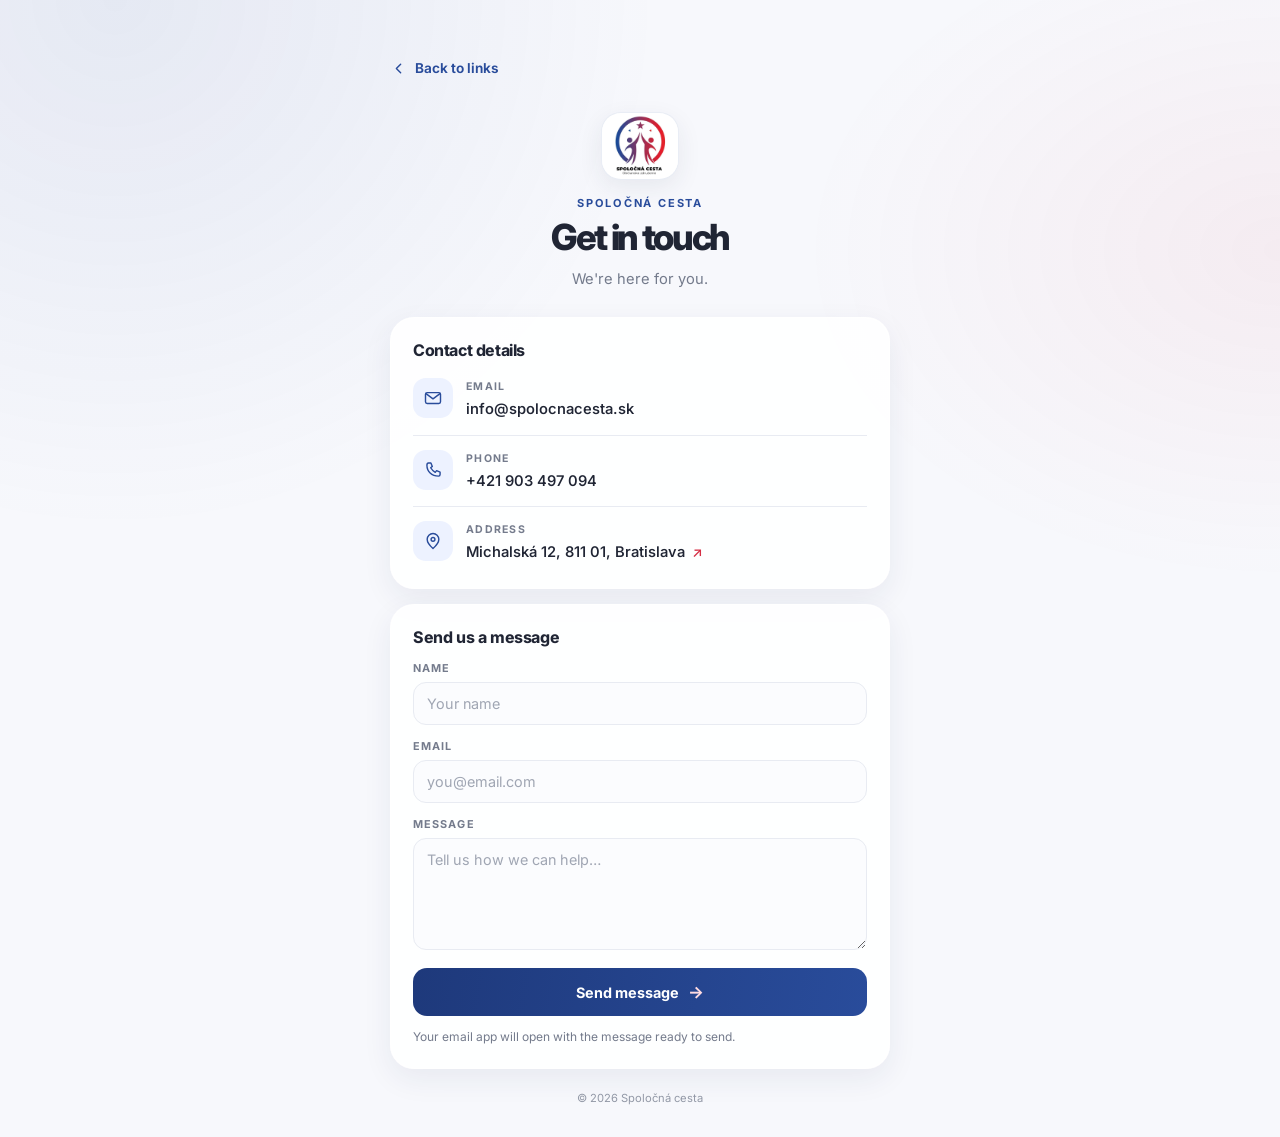
==== commit f7e9fc4e: "Update contact.html" ====
--- a/contact.html
+++ b/contact.html
@@ -49,7 +49,7 @@
         </span>
         <div>
           <p class="contact-label">Phone</p>
-          <p class="contact-value"><a href="tel:+421900000000">+421 900 000 000</a></p>
+          <p class="contact-value"><a href="tel:+421903497094">+421 903 497 094</a></p>
         </div>
       </div>
 
--- a/style.css
+++ b/style.css
@@ -1,521 +1,503 @@
-/* ==========================================================================
-   Spoločná cesta — link & kontakt sayfaları
-   Design concept: "the path" — a winding trail connecting every stop.
-   Theme system: data-theme="forest" (default/original) or "logo" (palette
-   matched to the official logo: Steel Azure / Tomato Jam / Snow / White /
-   Dusty Lavender). Toggle button + localStorage in the HTML files.
-   ========================================================================== */
-
-:root,
-:root[data-theme="forest"]{
-  --bg:            #16261F;
-  --bg-soft:       #1F362C;
-  --bg-card:       #24403A;
-  --bg-card-hover: #2A4940;
-  --input-bg:      #1F362C;
-
-  --text:          #F6F1E4;
-  --text-muted:    #B9C4BC;
-
-  --accent:        #D8A859;   /* gold   */
-  --accent-soft:   #E8C384;
-  --accent-2:      #8FB996;   /* sage   */
-  --accent-rgb:    216,168,89;
-  --accent2-rgb:   143,185,150;
-
-  --line-start:    #D8A859;
-  --line-end:      #D8A859;
-
-  --card-border:       rgba(246,241,228,0.06);
-  --card-border-hover: rgba(216,168,89,0.4);
-  --hairline:          rgba(246,241,228,0.08);
-
-  --clay:          #C1684B;
-}
-
-:root[data-theme="logo"]{
-  --bg:            #FCFAFB;   /* Snow   */
-  --bg-soft:       #F2EFF6;
-  --bg-card:       #FFFFFF;
-  --bg-card-hover: #F4F1FA;
-  --input-bg:      #F6F4F9;
-
-  --text:          #23222B;
-  --text-muted:    #706B84;   /* Dusty Lavender */
-
-  --accent:        #224995;   /* Steel Azure */
-  --accent-soft:   #3E63B0;
-  --accent-2:      #DA2030;   /* Tomato Jam  */
-  --accent-rgb:    34,73,149;
-  --accent2-rgb:   218,32,48;
-
-  --line-start:    #224995;
-  --line-end:      #DA2030;
-
-  --card-border:       rgba(34,41,69,0.10);
-  --card-border-hover: rgba(34,73,149,0.35);
-  --hairline:          rgba(34,41,69,0.10);
-
-  --clay:          #DA2030;
-}
-
-:root{
-  --font-display: 'Fraunces', Georgia, serif;
-  --font-body:    'Inter', -apple-system, BlinkMacSystemFont, 'Segoe UI', sans-serif;
-
-  --container: 460px;
-  --radius-lg: 22px;
-  --radius-md: 14px;
-}
-
-*,*::before,*::after{ box-sizing:border-box; }
-
-html{
-  scroll-behavior:smooth;
-  background: var(--bg);
-}
-
-body{
-  margin:0;
-  min-height:100svh;
-  background-color: var(--bg);
-  background-image: radial-gradient(circle at 50% 0%, rgba(var(--accent-rgb),0.12), rgba(var(--accent-rgb),0) 60%);
-  color: var(--text);
-  font-family: var(--font-body);
+:root {
+  color-scheme: light;
+  --page: #f7f8fc;
+  --surface: #ffffff;
+  --surface-soft: #f1f4fb;
+  --ink: #202534;
+  --muted: #747b8c;
+  --line: #e8ebf2;
+  --blue: #294c9b;
+  --blue-deep: #1e397b;
+  --red: #d52f45;
+  --purple: #7b2a65;
+  --shadow: 0 10px 30px rgba(32, 45, 82, 0.07);
+  --shadow-hover: 0 16px 34px rgba(32, 45, 82, 0.12);
+  --font: 'Inter', -apple-system, BlinkMacSystemFont, 'Segoe UI', sans-serif;
+}
+
+*, *::before, *::after {
+  box-sizing: border-box;
+}
+
+html {
+  min-width: 320px;
+  background: var(--page);
+  scroll-behavior: smooth;
+}
+
+body {
+  min-height: 100vh;
+  margin: 0;
+  background:
+    radial-gradient(ellipse at 9% 0%, rgba(41, 76, 155, 0.09), transparent 34rem),
+    radial-gradient(ellipse at 100% 22%, rgba(213, 47, 69, 0.06), transparent 30rem),
+    var(--page);
+  color: var(--ink);
+  font-family: var(--font);
   -webkit-font-smoothing: antialiased;
   text-rendering: optimizeLegibility;
-  transition: background-color .35s ease, color .35s ease;
-  position: relative;
-}
-
-a{ color:inherit; text-decoration:none; }
-
-img,svg{ display:block; }
-
-::selection{ background: var(--accent); color: var(--bg); }
-
-:focus-visible{
-  outline: 2px solid var(--accent-soft);
-  outline-offset: 3px;
-  border-radius: 8px;
-}
-
-.wrap{
-  max-width: var(--container);
+}
+
+a {
+  color: inherit;
+  text-decoration: none;
+}
+
+img, svg {
+  display: block;
+}
+
+::selection {
+  color: #fff;
+  background: var(--blue);
+}
+
+:focus-visible {
+  outline: 3px solid rgba(41, 76, 155, 0.38);
+  outline-offset: 4px;
+}
+
+.page-wrap {
+  width: min(100% - 36px, 500px);
   margin: 0 auto;
-  padding: 56px 24px 40px;
-  position: relative;
-}
-
-/* ---------- Theme toggle button ---------- */
-
-.theme-toggle{
-  position: fixed;
-  top: 16px; right: 16px;
-  z-index: 50;
-  width: 42px; height:42px;
-  border-radius:50%;
-  border: 1.5px solid var(--card-border-hover);
-  background: var(--bg-card);
-  cursor:pointer;
-  display:flex;align-items:center;justify-content:center;
-  transition: transform .2s ease, background .35s ease, border-color .35s ease;
-  padding:0;
-  box-shadow: 0 2px 10px rgba(0,0,0,0.18);
-}
-.theme-toggle:hover{ transform: scale(1.08); }
-.theme-toggle:active{ transform: scale(0.96); }
-.theme-toggle-dot{
-  width:17px;height:17px;border-radius:50%;
-  background: linear-gradient(135deg, var(--accent), var(--accent-2));
-  transition: background .35s ease;
-}
-
-/* ---------- Header / wordmark ---------- */
-
-.brand{
-  display:flex;
-  flex-direction:column;
-  align-items:center;
-  text-align:center;
-  margin-bottom: 44px;
-  position: relative;
+  padding: 48px 0 32px;
+}
+
+.brand,
+.contact-intro {
+  display: flex;
+  flex-direction: column;
+  align-items: center;
+  text-align: center;
+}
+
+.brand {
+  margin-bottom: 32px;
+}
+
+.brand-mark-frame {
+  display: grid;
+  width: 100px;
+  height: 88px;
+  place-items: center;
+  margin-bottom: 20px;
+  overflow: hidden;
+  border: 1px solid rgba(41, 76, 155, 0.1);
+  border-radius: 24px;
+  background: var(--surface);
+  box-shadow: 0 8px 24px rgba(32, 45, 82, 0.08);
 }
 
 .brand-mark {
-  width: 64px;
-  height: 64px;
-  border-radius: 20%;
-  object-fit: cover;
-  border: 2px solid #E8C384;
-}
-
-.brand-name{
-  font-family: var(--font-display);
-  font-optical-sizing: auto;
-  font-weight: 600;
-  font-size: clamp(1.9rem, 7vw, 2.4rem);
-  letter-spacing: -0.01em;
-  color: var(--text);
-  margin:0;
-}
-
-.brand-name.shimmer{
-  background: linear-gradient(100deg,
-    var(--text) 0%, var(--accent) 22%, var(--accent-2) 45%,
-    var(--accent) 68%, var(--text) 100%);
-  background-size: 230% auto;
-  background-position: 0% center;
-  -webkit-background-clip: text;
-  background-clip: text;
-  color: transparent;
-}
-
-.brand-tagline{
-  margin-top:10px;
-  font-size: 0.95rem;
-  font-style: italic;
-  font-family: var(--font-display);
-  color: var(--accent-2);
-  letter-spacing: 0.01em;
-}
-
-/* ---------- The path / trail of links ---------- */
-
-.trail{
-  position: relative;
+  width: 100%;
+  height: 100%;
+  object-fit: contain;
+}
+
+.brand-eyebrow {
+  margin: 0 0 8px;
+  color: var(--blue);
+  font-size: 0.69rem;
+  font-weight: 700;
+  letter-spacing: 0.16em;
+  text-transform: uppercase;
+}
+
+.brand-name {
+  margin: 0;
+  color: var(--ink);
+  font-size: clamp(2rem, 8vw, 2.55rem);
+  font-weight: 800;
+  letter-spacing: -0.065em;
+  line-height: 1.08;
+}
+
+.brand-tagline {
+  margin: 11px 0 0;
+  color: var(--muted);
+  font-size: 0.92rem;
+  line-height: 1.55;
+}
+
+.links-section {
+  padding: 22px;
+  border: 1px solid rgba(255, 255, 255, 0.85);
+  border-radius: 28px;
+  background: rgba(255, 255, 255, 0.64);
+  box-shadow: 0 18px 55px rgba(32, 45, 82, 0.06);
+  backdrop-filter: blur(14px);
+}
+
+.section-heading {
+  margin: 0 0 14px 3px;
+  color: var(--muted);
+  font-size: 0.72rem;
+  font-weight: 700;
+  letter-spacing: 0.13em;
+  text-transform: uppercase;
+}
+
+.links-list {
+  display: grid;
+  gap: 10px;
+  margin: 0;
+  padding: 0;
   list-style: none;
-  margin: 0;
-  padding: 0 0 0 8px;
-}
-
-.trail::before{
-  content:"";
-  position:absolute;
-  top: 26px;
-  bottom: 26px;
-  left: 27px;
-  width: 3px;
-  background-image: linear-gradient(to bottom, var(--line-start), var(--line-end));
-  -webkit-mask-image: repeating-linear-gradient(to bottom, #000 0px, #000 6px, transparent 6px, transparent 14px);
-          mask-image: repeating-linear-gradient(to bottom, #000 0px, #000 6px, transparent 6px, transparent 14px);
-  opacity: 0.6;
-}
-
-.stop{
-  position: relative;
-  display:flex;
-  align-items:center;
-  gap: 18px;
-  margin-bottom: 14px;
-}
-
-.stop:last-child{ margin-bottom:0; }
-
-.stop-marker{
-  flex: 0 0 auto;
-  position: relative;
-  width: 56px; height: 56px;
-  border-radius: 50%;
-  display:flex; align-items:center; justify-content:center;
-  background: var(--bg-soft);
-  border: 1.5px solid rgba(var(--accent-rgb),0.35);
-  color: var(--accent-soft);
-  z-index: 1;
-  transition: background .35s ease, border-color .35s ease;
-}
-
-.stop-marker svg{ width:24px; height:24px; }
-
-.stop-link{
-  flex: 1 1 auto;
-  display:flex;
-  align-items:center;
-  justify-content:space-between;
-  gap: 12px;
-  padding: 16px 18px;
-  background: var(--bg-card);
-  border: 1px solid var(--card-border);
-  border-radius: var(--radius-md);
-  transition: transform .18s ease, background .25s ease, border-color .25s ease;
-}
-
-.stop-link:hover,
-.stop-link:focus-visible{
-  transform: translateX(3px);
-  background: var(--bg-card-hover);
-  border-color: var(--card-border-hover);
-}
-
-.stop-link:active{ transform: translateX(1px) scale(0.99); }
-
-.stop-text{
-  display:flex;
-  flex-direction:column;
-  gap: 2px;
-  min-width:0;
-}
-
-.stop-eyebrow{
-  font-size: 0.68rem;
+}
+
+.social-link {
+  display: flex;
+  min-height: 72px;
+  align-items: center;
+  gap: 14px;
+  padding: 11px 13px;
+  border: 1px solid var(--line);
+  border-radius: 18px;
+  background: var(--surface);
+  box-shadow: 0 3px 12px rgba(32, 45, 82, 0.035);
+  transition: transform 180ms ease, box-shadow 180ms ease, border-color 180ms ease;
+}
+
+.social-link:hover {
+  transform: translateY(-2px);
+  border-color: rgba(41, 76, 155, 0.2);
+  box-shadow: var(--shadow-hover);
+}
+
+.social-link:active {
+  transform: translateY(0);
+}
+
+.link-icon {
+  display: grid;
+  width: 46px;
+  height: 46px;
+  flex: 0 0 46px;
+  place-items: center;
+  border-radius: 15px;
+  background: var(--icon-bg, #edf1fb);
+  color: var(--icon-color, var(--blue));
+}
+
+.link-icon svg {
+  width: 22px;
+  height: 22px;
+}
+
+.social-link--website { --icon-bg: #edf2ff; --icon-color: var(--blue); }
+.social-link--facebook { --icon-bg: #edf3ff; --icon-color: #1877f2; }
+.social-link--instagram { --icon-bg: #fff0f4; --icon-color: #b62b66; }
+.social-link--youtube { --icon-bg: #fff0f1; --icon-color: #e32332; }
+.social-link--x { --icon-bg: #f0f1f4; --icon-color: #202124; }
+.social-link--tiktok { --icon-bg: #fceff3; --icon-color: #b02b55; }
+
+.link-copy {
+  display: flex;
+  min-width: 0;
+  flex: 1;
+  flex-direction: column;
+  gap: 4px;
+}
+
+.link-label {
+  color: var(--muted);
+  font-size: 0.64rem;
+  font-weight: 700;
   letter-spacing: 0.12em;
   text-transform: uppercase;
-  color: var(--accent-soft);
-  font-weight: 600;
-}
-
-.stop-title{
-  font-size: 1.02rem;
-  font-weight: 600;
-  color: var(--text);
-}
-
-.stop-arrow{
-  flex: 0 0 auto;
-  width: 18px; height:18px;
-  color: var(--text-muted);
-  transition: transform .18s ease, color .18s ease;
-}
-
-.stop-link:hover .stop-arrow{
+}
+
+.link-title {
+  overflow: hidden;
+  color: var(--ink);
+  font-size: 0.96rem;
+  font-weight: 650;
+  text-overflow: ellipsis;
+  white-space: nowrap;
+}
+
+.link-arrow {
+  width: 18px;
+  height: 18px;
+  flex: 0 0 18px;
+  color: #9ba2b1;
+  transition: color 180ms ease, transform 180ms ease;
+}
+
+.social-link:hover .link-arrow {
   transform: translateX(3px);
-  color: var(--accent);
-}
-
-/* ---------- Footer ---------- */
-
-.foot{
-  margin-top: 48px;
-  display:flex;
-  flex-direction:column;
-  align-items:center;
-  gap: 14px;
-  text-align:center;
-}
-
-.foot-flag{ width:26px; height:26px; color: var(--clay); }
-
-.foot-link{
-  font-size:0.85rem;
-  color: var(--accent-2);
-  border-bottom: 1px solid color-mix(in srgb, var(--accent-2) 45%, transparent);
-  padding-bottom:1px;
-  transition: color .15s ease, border-color .15s ease;
-}
-.foot-link:hover{ color: var(--accent-soft); border-color: var(--accent-soft); }
-
-.foot-credit{
-  font-size:0.72rem;
-  color: color-mix(in srgb, var(--text-muted) 70%, transparent);
-  margin-top:6px;
-}
-
-/* ---------- Contact page ---------- */
-
-.back-link{
-  display:inline-flex;
-  align-items:center;
-  gap:8px;
-  font-size:0.85rem;
-  color: var(--accent-2);
-  margin-bottom: 30px;
-}
-.back-link svg{ width:16px; height:16px; }
-.back-link:hover{ color: var(--accent-soft); }
-
-.card{
-  background: var(--bg-card);
-  border: 1px solid var(--card-border);
-  border-radius: var(--radius-lg);
-  padding: 26px;
-  margin-bottom: 18px;
-  transition: background .35s ease, border-color .35s ease;
-}
-
-.card-title{
-  font-family: var(--font-display);
+  color: var(--blue);
+}
+
+.site-footer {
+  display: flex;
+  flex-direction: column;
+  align-items: center;
+  gap: 12px;
+  margin-top: 24px;
+  text-align: center;
+}
+
+.contact-link {
+  display: inline-flex;
+  min-height: 42px;
+  align-items: center;
+  justify-content: center;
+  gap: 9px;
+  padding: 0 17px;
+  border: 1px solid rgba(41, 76, 155, 0.16);
+  border-radius: 999px;
+  background: rgba(255, 255, 255, 0.68);
+  color: var(--blue);
+  font-size: 0.83rem;
+  font-weight: 700;
+  transition: background 160ms ease, transform 160ms ease;
+}
+
+.contact-link:hover {
+  transform: translateY(-1px);
+  background: #fff;
+}
+
+.contact-link span {
+  color: var(--red);
   font-size: 1.05rem;
-  font-weight:600;
-  margin: 0 0 16px;
-  color: var(--accent-soft);
-}
-
-.contact-row{
-  display:flex;
-  align-items:flex-start;
-  gap:14px;
-  padding: 12px 0;
-  border-top: 1px solid var(--hairline);
-}
-.contact-row:first-of-type{ border-top:none; padding-top:0; }
-
-.contact-row svg{
-  width:20px; height:20px;
-  flex:0 0 auto;
-  color: var(--accent);
-  margin-top: 2px;
-}
-
-.contact-label{
+}
+
+.copyright {
+  margin: 0;
+  color: #9298a6;
+  font-size: 0.7rem;
+}
+
+.page-wrap--contact {
+  max-width: 520px;
+}
+
+.back-link {
+  display: inline-flex;
+  min-height: 40px;
+  align-items: center;
+  gap: 8px;
+  margin-bottom: 24px;
+  color: var(--blue);
+  font-size: 0.85rem;
+  font-weight: 650;
+}
+
+.back-link svg {
+  width: 17px;
+  height: 17px;
+}
+
+.back-link:hover {
+  color: var(--red);
+}
+
+.contact-intro {
+  margin-bottom: 26px;
+}
+
+.brand-mark-frame--small {
+  width: 78px;
+  height: 68px;
+  margin-bottom: 16px;
+  border-radius: 20px;
+}
+
+.contact-intro .brand-name {
+  font-size: clamp(1.9rem, 7vw, 2.25rem);
+}
+
+.surface-card {
+  margin-bottom: 15px;
+  padding: 22px;
+  border: 1px solid rgba(255, 255, 255, 0.9);
+  border-radius: 24px;
+  background: rgba(255, 255, 255, 0.88);
+  box-shadow: var(--shadow);
+}
+
+.card-heading {
+  margin: 0 0 14px;
+  color: var(--ink);
+  font-size: 1rem;
+  font-weight: 750;
+  letter-spacing: -0.025em;
+}
+
+.contact-row {
+  display: flex;
+  align-items: flex-start;
+  gap: 13px;
+  padding: 14px 0;
+  border-top: 1px solid var(--line);
+}
+
+.contact-row:first-of-type {
+  padding-top: 4px;
+  border-top: 0;
+}
+
+.contact-row:last-child {
+  padding-bottom: 2px;
+}
+
+.contact-icon {
+  display: grid;
+  width: 40px;
+  height: 40px;
+  flex: 0 0 40px;
+  place-items: center;
+  border-radius: 13px;
+  background: #edf2ff;
+  color: var(--blue);
+}
+
+.contact-icon svg {
+  width: 20px;
+  height: 20px;
+}
+
+.contact-label {
+  margin: 2px 0 5px;
+  color: var(--muted);
+  font-size: 0.66rem;
+  font-weight: 700;
+  letter-spacing: 0.12em;
+  text-transform: uppercase;
+}
+
+.contact-value {
+  margin: 0;
+  color: var(--ink);
+  font-size: 0.92rem;
+  font-weight: 550;
+  line-height: 1.55;
+  overflow-wrap: anywhere;
+}
+
+.contact-value a:hover {
+  color: var(--blue);
+}
+
+.external-arrow {
+  display: inline-block;
+  margin-left: 3px;
+  color: var(--red);
+  font-size: 0.86rem;
+}
+
+.field {
+  margin-bottom: 14px;
+}
+
+.field label {
+  display: block;
+  margin-bottom: 7px;
+  color: var(--muted);
   font-size: 0.68rem;
+  font-weight: 700;
   letter-spacing: 0.1em;
   text-transform: uppercase;
-  color: var(--text-muted);
-  margin: 0 0 3px;
-}
-
-.contact-value{
-  font-size: 0.98rem;
-  color: var(--text);
-  word-break: break-word;
-}
-.contact-value a:hover{ color: var(--accent); }
-
-.field{
-  margin-bottom: 16px;
-}
-
-.field label{
-  display:block;
-  font-size: 0.72rem;
-  letter-spacing: 0.08em;
-  text-transform: uppercase;
-  color: var(--text-muted);
-  margin-bottom: 7px;
 }
 
 .field input,
-.field textarea{
-  width:100%;
-  background: var(--input-bg);
-  border: 1px solid var(--hairline);
-  border-radius: 10px;
-  padding: 12px 14px;
-  font-family: var(--font-body);
-  font-size: 0.95rem;
-  color: var(--text);
+.field textarea {
+  width: 100%;
+  border: 1px solid var(--line);
+  border-radius: 13px;
+  padding: 12px 13px;
+  background: #fbfcfe;
+  color: var(--ink);
+  font: inherit;
+  font-size: 0.9rem;
+  transition: border-color 160ms ease, box-shadow 160ms ease;
+}
+
+.field textarea {
+  min-height: 112px;
   resize: vertical;
-  transition: border-color .15s ease, background .35s ease;
-}
+}
+
 .field input::placeholder,
-.field textarea::placeholder{ color: color-mix(in srgb, var(--text-muted) 55%, transparent); }
+.field textarea::placeholder {
+  color: #a0a6b3;
+}
+
 .field input:focus,
-.field textarea:focus{ outline:none; border-color: var(--accent); }
-
-.submit-btn{
-  width:100%;
-  padding: 14px 18px;
-  background: var(--accent);
-  color: var(--bg);
-  border:none;
-  border-radius: 10px;
-  font-family: var(--font-body);
-  font-weight: 700;
-  font-size: 0.95rem;
-  letter-spacing: 0.01em;
-  cursor:pointer;
-  transition: background .2s ease, transform .15s ease;
-}
-.submit-btn:hover{ background: var(--accent-soft); }
-.submit-btn:active{ transform: scale(0.99); }
-
-.form-note{
-  font-size: 0.76rem;
-  color: color-mix(in srgb, var(--text-muted) 75%, transparent);
-  margin-top: 12px;
-  line-height:1.5;
-}
-
-/* ---------- Warm modern animation layer (index only) ---------- */
-
-body.has-aura{ overflow-x: clip; }
-
-body.has-aura::before,
-body.has-aura::after{
-  content:"";
-  position: fixed;
-  width: 50vmax; height:50vmax;
-  max-width:560px; max-height:560px;
-  border-radius:50%;
-  filter: blur(90px);
-  opacity: 0.30;
-  z-index:-1;
-  pointer-events:none;
-}
-body.has-aura::before{
-  background: rgb(var(--accent-rgb));
-  top: -18vmax; left: -16vmax;
-}
-body.has-aura::after{
-  background: rgb(var(--accent2-rgb));
-  top: -10vmax; right: -18vmax;
-}
-
-@keyframes drift1{
-  0%,100%{ transform: translate(0,0) scale(1); }
-  50%{ transform: translate(30px,50px) scale(1.12); }
-}
-@keyframes drift2{
-  0%,100%{ transform: translate(0,0) scale(1); }
-  50%{ transform: translate(-40px,30px) scale(1.08); }
-}
-@keyframes shimmer{
-  to{ background-position: -230% center; }
-}
-@keyframes flow-trail{
-  to{
-    -webkit-mask-position: 0 14px;
-            mask-position: 0 14px;
+.field textarea:focus {
+  outline: none;
+  border-color: rgba(41, 76, 155, 0.55);
+  box-shadow: 0 0 0 4px rgba(41, 76, 155, 0.09);
+}
+
+.submit-button {
+  display: flex;
+  width: 100%;
+  min-height: 48px;
+  align-items: center;
+  justify-content: center;
+  gap: 9px;
+  border: 0;
+  border-radius: 14px;
+  background: linear-gradient(100deg, var(--blue-deep), var(--blue));
+  color: #fff;
+  font: inherit;
+  font-size: 0.9rem;
+  font-weight: 700;
+  cursor: pointer;
+  transition: box-shadow 160ms ease, transform 160ms ease;
+}
+
+.submit-button:hover {
+  transform: translateY(-1px);
+  box-shadow: 0 8px 20px rgba(41, 76, 155, 0.2);
+}
+
+.submit-button span {
+  color: #ffdbe1;
+  font-size: 1.05rem;
+}
+
+.form-note {
+  margin: 12px 0 0;
+  color: var(--muted);
+  font-size: 0.75rem;
+  line-height: 1.5;
+}
+
+.site-footer--contact {
+  margin-top: 22px;
+}
+
+@media (max-width: 380px) {
+  .page-wrap {
+    width: min(100% - 28px, 500px);
+    padding-top: 32px;
   }
-}
-@keyframes breathe{
-  0%,100%{ transform: scale(1); filter: drop-shadow(0 0 0 rgba(var(--accent-rgb),0)); }
-  50%{ transform: scale(1.035); filter: drop-shadow(0 0 16px rgba(var(--accent-rgb),0.45)); }
-}
-
-/* ---------- Motion ---------- */
-
-@media (prefers-reduced-motion: no-preference){
-  .stop{
-    opacity:0;
-    animation: rise .55s ease forwards;
+
+  .links-section {
+    padding: 17px;
+    border-radius: 24px;
   }
-  .stop:nth-child(1){ animation-delay: .05s; }
-  .stop:nth-child(2){ animation-delay: .12s; }
-  .stop:nth-child(3){ animation-delay: .19s; }
-  .stop:nth-child(4){ animation-delay: .26s; }
-  .stop:nth-child(5){ animation-delay: .33s; }
-  .stop:nth-child(6){ animation-delay: .40s; }
-
-  @keyframes rise{
-    from{ opacity:0; transform: translateY(10px); }
-    to{ opacity:1; transform: translateY(0); }
+
+  .social-link {
+    min-height: 68px;
+    gap: 11px;
+    padding: 10px;
   }
 
-  .brand{ animation: fadeIn .6s ease; }
-  @keyframes fadeIn{ from{opacity:0} to{opacity:1} }
-
-  body.has-aura::before{ animation: drift1 15s ease-in-out infinite; }
-  body.has-aura::after{  animation: drift2 18s ease-in-out infinite; }
-
-  .brand-name.shimmer{ animation: shimmer 7s linear infinite; }
-
-  .trail::before{ animation: flow-trail 1.4s linear infinite; }
-
-  .brand-mark{ animation: breathe 4.5s ease-in-out infinite; }
-}
-
-@media (prefers-reduced-motion: reduce){
-  .stop-link, .stop-arrow, .submit-btn{ transition:none; }
-  body.has-aura::before,
-  body.has-aura::after{ animation:none; }
-  .brand-name.shimmer{ animation:none; background-position: 30% center; }
-  .trail::before{ animation:none; }
-  .brand-mark{ animation:none; }
-}
-
-@media (max-width: 360px){
-  .stop-marker{ width:48px; height:48px; }
-  .stop-marker svg{ width:20px; height:20px; }
-  .wrap{ padding: 40px 18px 32px; }
-}
+  .surface-card {
+    padding: 18px;
+  }
+}
+
+@media (prefers-reduced-motion: reduce) {
+  *,
+  *::before,
+  *::after {
+    scroll-behavior: auto !important;
+    transition-duration: 0.01ms !important;
+  }
+}
